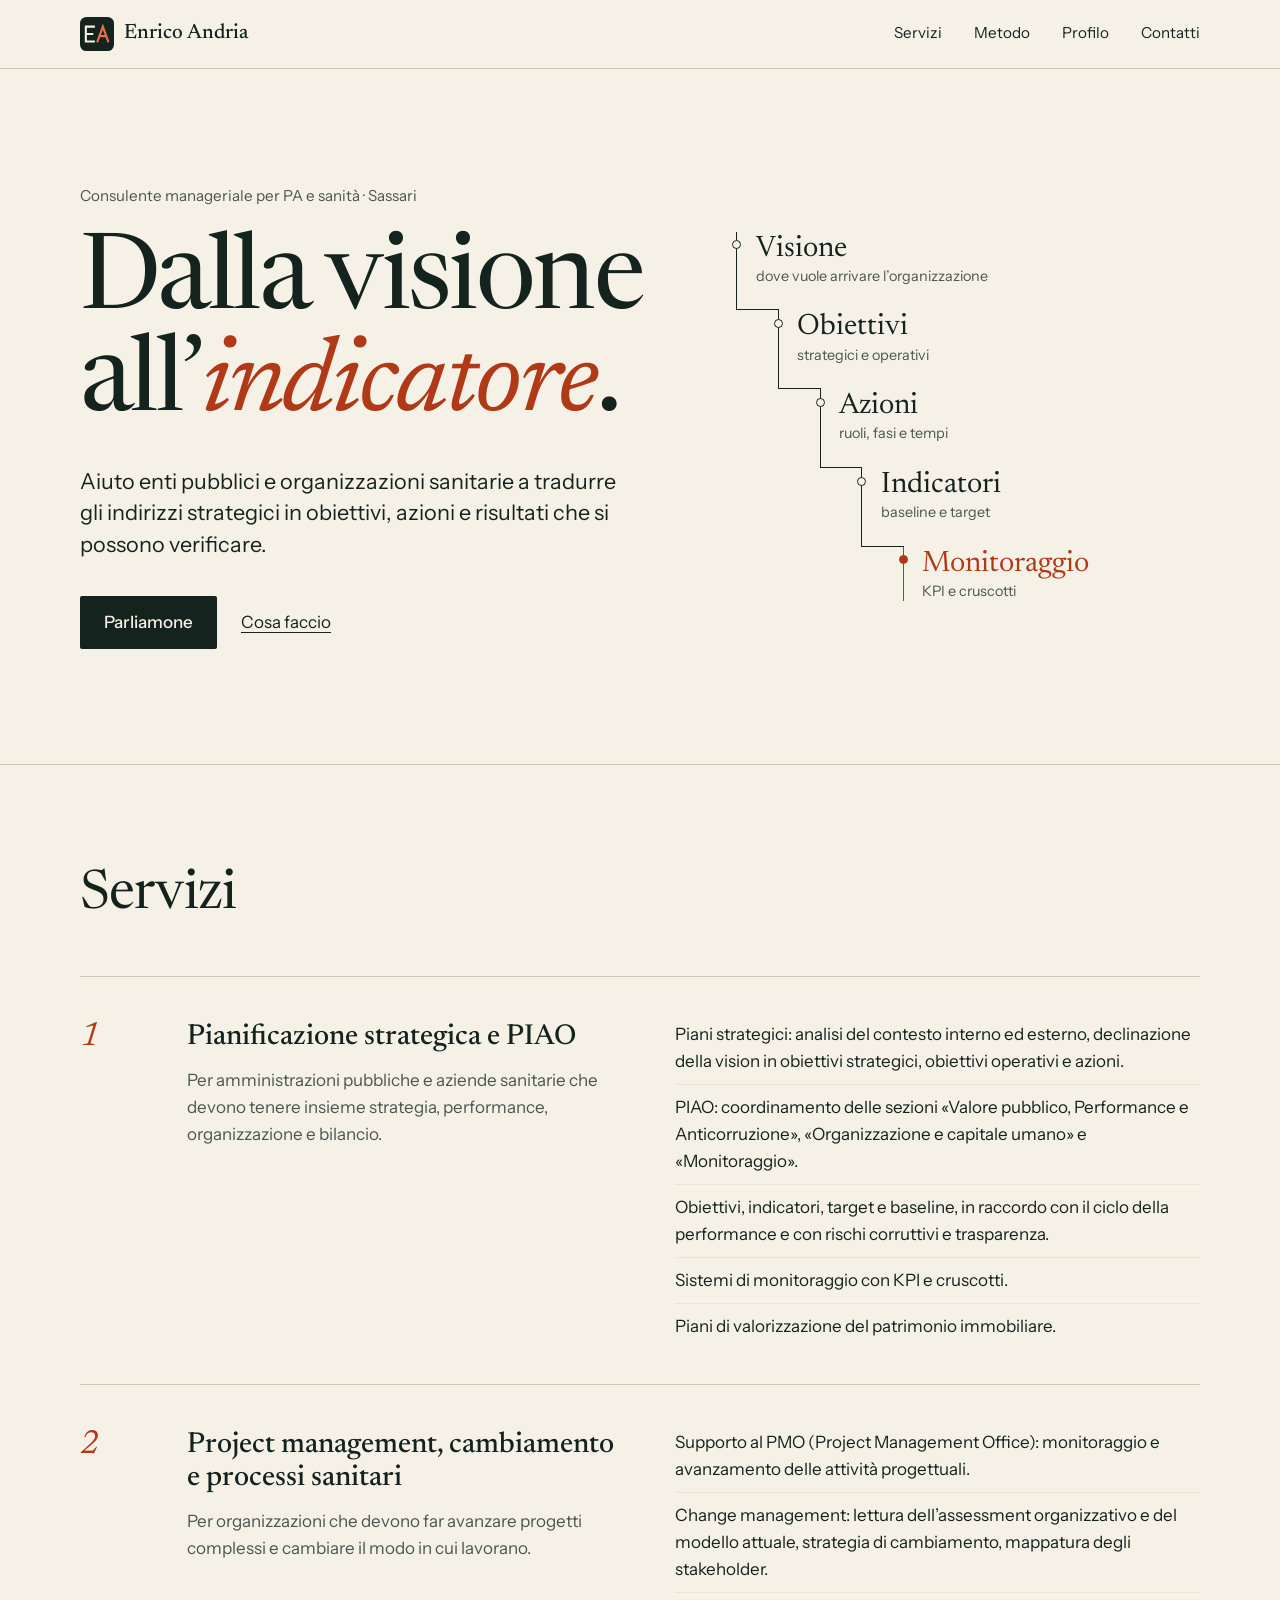
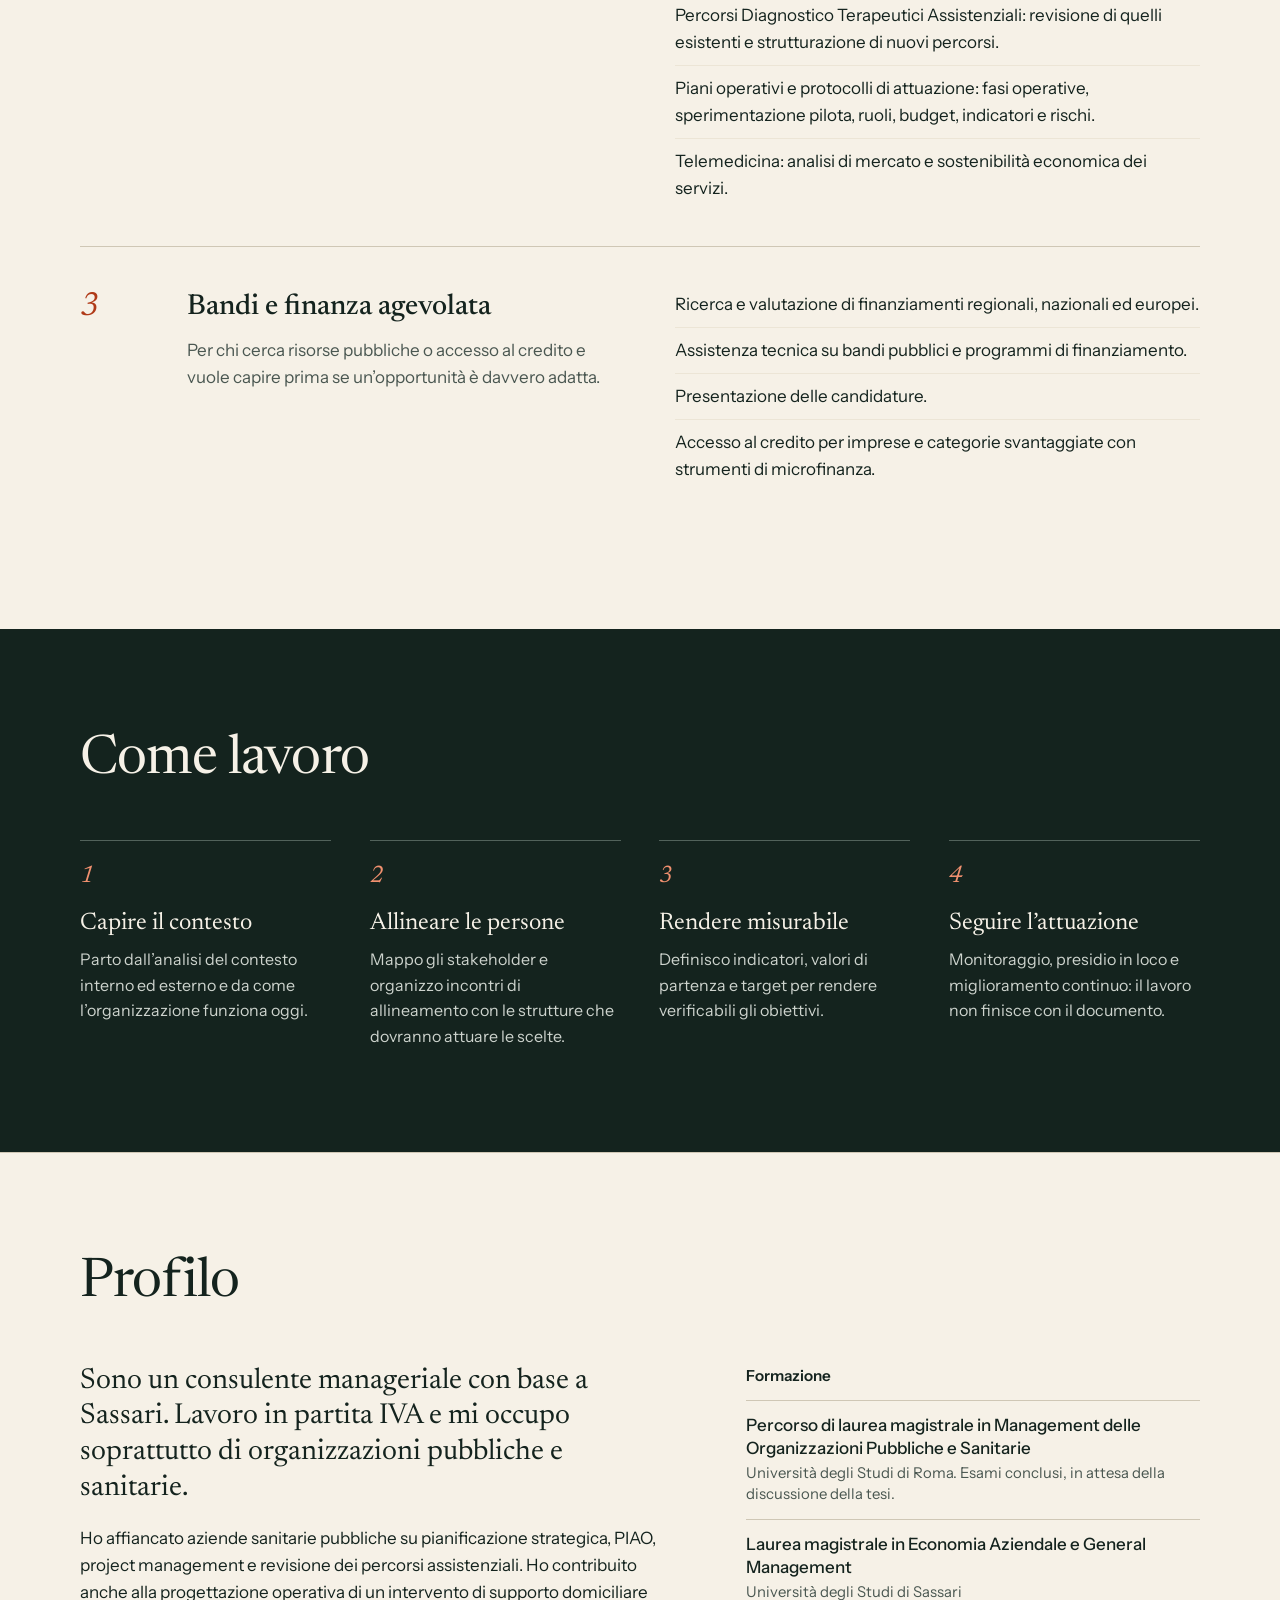
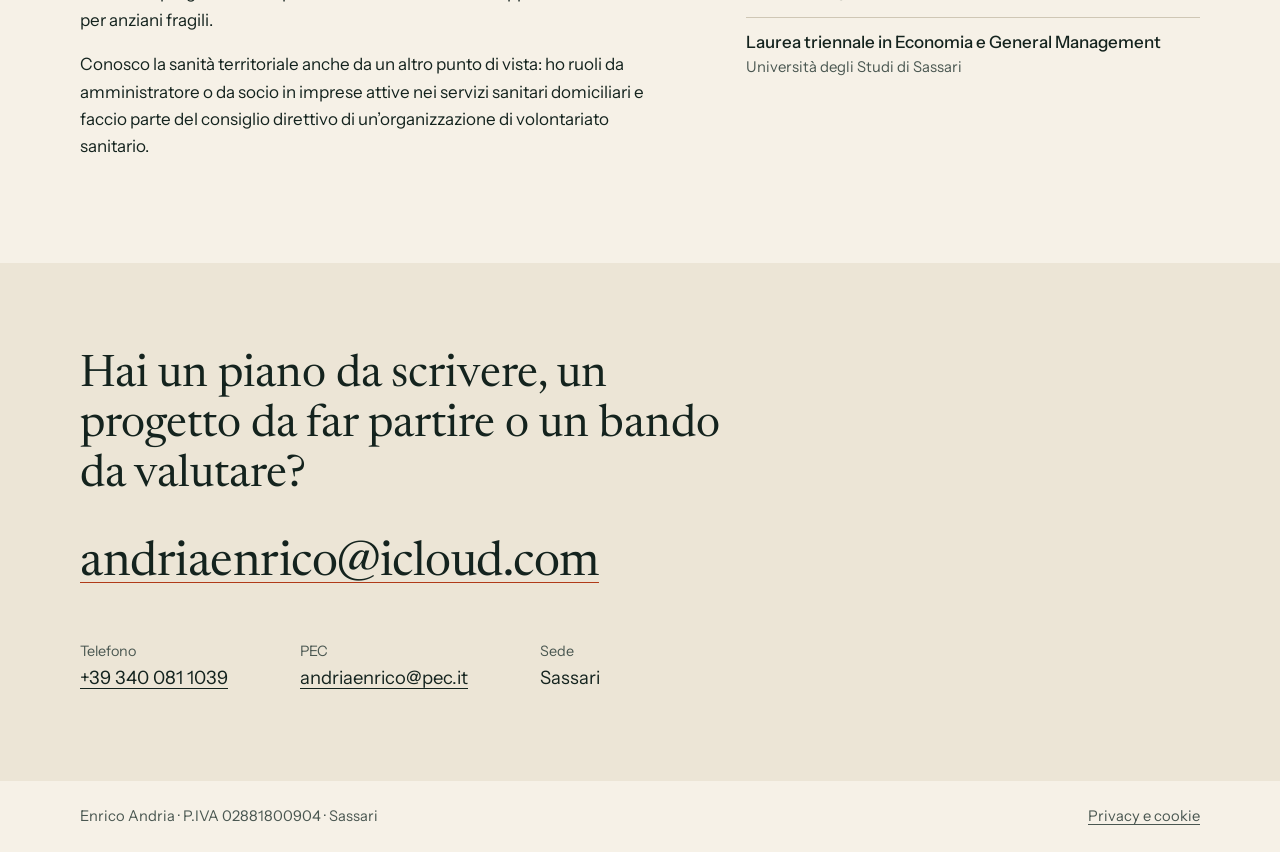
==== index.html @ 79441d45 "Prima versione del sito Co-Authored-By: Claude Opus 5.5 <noreply@anthropic.com>" ====
<!doctype html>
<html lang="it">
<head>
  <meta charset="utf-8">
  <meta name="viewport" content="width=device-width, initial-scale=1">
  <meta http-equiv="Content-Security-Policy" content="default-src 'none'; style-src 'self'; font-src 'self'; img-src 'self'; base-uri 'none'; form-action 'none'">
  <meta name="referrer" content="strict-origin-when-cross-origin">
  <title>Enrico Andria | Consulente manageriale per PA e sanità, Sassari</title>
  <meta name="description" content="Pianificazione strategica, PIAO, project management, change management e bandi di finanziamento per pubbliche amministrazioni e organizzazioni sanitarie. Sassari.">
  <link rel="canonical" href="https://enricoandria.com/">
  <meta name="theme-color" content="#14231e">
  <link rel="icon" href="/favicon.svg" type="image/svg+xml">
  <link rel="apple-touch-icon" href="/assets/img/apple-touch-icon.png">
  <link rel="preload" href="/assets/fonts/newsreader-latin-opsz-normal.woff2" as="font" type="font/woff2" crossorigin>
  <link rel="stylesheet" href="/assets/css/style.css">

  <meta property="og:type" content="website">
  <meta property="og:locale" content="it_IT">
  <meta property="og:site_name" content="Enrico Andria">
  <meta property="og:title" content="Enrico Andria | Consulente manageriale per PA e sanità">
  <meta property="og:description" content="Pianificazione strategica, PIAO, project management e bandi di finanziamento. Dalla visione all'indicatore.">
  <meta property="og:url" content="https://enricoandria.com/">
  <meta property="og:image" content="https://enricoandria.com/assets/img/og.png">
  <meta property="og:image:width" content="1200">
  <meta property="og:image:height" content="630">
  <meta property="og:image:alt" content="Enrico Andria, consulente manageriale per PA e sanità. Dalla visione all'indicatore.">
  <meta name="twitter:card" content="summary_large_image">

  <script type="application/ld+json">
  {
    "@context": "https://schema.org",
    "@type": "Person",
    "name": "Enrico Andria",
    "jobTitle": "Consulente manageriale",
    "url": "https://enricoandria.com/",
    "email": "mailto:andriaenrico@icloud.com",
    "telephone": "+393400811039",
    "vatID": "IT02881800904",
    "address": {
      "@type": "PostalAddress",
      "addressLocality": "Sassari",
      "addressCountry": "IT"
    },
    "knowsAbout": [
      "Pianificazione strategica",
      "PIAO",
      "Project management",
      "Change management",
      "Percorsi diagnostico terapeutici assistenziali",
      "Finanza agevolata"
    ]
  }
  </script>
</head>
<body>
  <a class="skip" href="#contenuto">Vai al contenuto</a>

  <header class="top">
    <div class="wrap top__row">
      <a class="brand" href="/" aria-label="Enrico Andria, pagina iniziale">
        <img src="/favicon.svg" alt="" width="34" height="34">
        <span>Enrico Andria</span>
      </a>
      <nav class="nav" aria-label="Sezioni">
        <a href="#servizi">Servizi</a>
        <a href="#metodo">Metodo</a>
        <a href="#profilo">Profilo</a>
        <a href="#contatti">Contatti</a>
      </nav>
    </div>
  </header>

  <main id="contenuto">
    <section class="hero">
      <div class="wrap hero__grid">
        <div class="hero__text">
          <p class="eyebrow">Consulente manageriale per PA e sanità · Sassari</p>
          <h1>Dalla visione all’<em>indicatore</em>.</h1>
          <p class="lead">Aiuto enti pubblici e organizzazioni sanitarie a tradurre gli indirizzi strategici in obiettivi, azioni e risultati che si possono verificare.</p>
          <p class="actions">
            <a class="btn" href="#contatti">Parliamone</a>
            <a class="link" href="#servizi">Cosa faccio</a>
          </p>
        </div>
        <ol class="cascade" role="list" aria-label="I passaggi di un piano">
          <li><strong>Visione</strong><span>dove vuole arrivare l’organizzazione</span></li>
          <li><strong>Obiettivi</strong><span>strategici e operativi</span></li>
          <li><strong>Azioni</strong><span>ruoli, fasi e tempi</span></li>
          <li><strong>Indicatori</strong><span>baseline e target</span></li>
          <li><strong>Monitoraggio</strong><span>KPI e cruscotti</span></li>
        </ol>
      </div>
    </section>

    <section id="servizi" class="section">
      <div class="wrap">
        <h2 class="section__title">Servizi</h2>

        <article class="service">
          <p class="service__num" aria-hidden="true">1</p>
          <div class="service__head">
            <h3>Pianificazione strategica e PIAO</h3>
            <p>Per amministrazioni pubbliche e aziende sanitarie che devono tenere insieme strategia, performance, organizzazione e bilancio.</p>
          </div>
          <ul class="service__list" role="list">
            <li>Piani strategici: analisi del contesto interno ed esterno, declinazione della vision in obiettivi strategici, obiettivi operativi e azioni.</li>
            <li>PIAO: coordinamento delle sezioni «Valore pubblico, Performance e Anticorruzione», «Organizzazione e capitale umano» e «Monitoraggio».</li>
            <li>Obiettivi, indicatori, target e baseline, in raccordo con il ciclo della performance e con rischi corruttivi e trasparenza.</li>
            <li>Sistemi di monitoraggio con KPI e cruscotti.</li>
            <li>Piani di valorizzazione del patrimonio immobiliare.</li>
          </ul>
        </article>

        <article class="service">
          <p class="service__num" aria-hidden="true">2</p>
          <div class="service__head">
            <h3>Project management, cambiamento e processi sanitari</h3>
            <p>Per organizzazioni che devono far avanzare progetti complessi e cambiare il modo in cui lavorano.</p>
          </div>
          <ul class="service__list" role="list">
            <li>Supporto al PMO (Project Management Office): monitoraggio e avanzamento delle attività progettuali.</li>
            <li>Change management: lettura dell’assessment organizzativo e del modello attuale, strategia di cambiamento, mappatura degli stakeholder.</li>
            <li>Percorsi Diagnostico Terapeutici Assistenziali: revisione di quelli esistenti e strutturazione di nuovi percorsi.</li>
            <li>Piani operativi e protocolli di attuazione: fasi operative, sperimentazione pilota, ruoli, budget, indicatori e rischi.</li>
            <li>Telemedicina: analisi di mercato e sostenibilità economica dei servizi.</li>
          </ul>
        </article>

        <article class="service">
          <p class="service__num" aria-hidden="true">3</p>
          <div class="service__head">
            <h3>Bandi e finanza agevolata</h3>
            <p>Per chi cerca risorse pubbliche o accesso al credito e vuole capire prima se un’opportunità è davvero adatta.</p>
          </div>
          <ul class="service__list" role="list">
            <li>Ricerca e valutazione di finanziamenti regionali, nazionali ed europei.</li>
            <li>Assistenza tecnica su bandi pubblici e programmi di finanziamento.</li>
            <li>Presentazione delle candidature.</li>
            <li>Accesso al credito per imprese e categorie svantaggiate con strumenti di microfinanza.</li>
          </ul>
        </article>
      </div>
    </section>

    <section id="metodo" class="section section--dark">
      <div class="wrap">
        <h2 class="section__title">Come lavoro</h2>
        <ol class="steps" role="list">
          <li>
            <h3>Capire il contesto</h3>
            <p>Parto dall’analisi del contesto interno ed esterno e da come l’organizzazione funziona oggi.</p>
          </li>
          <li>
            <h3>Allineare le persone</h3>
            <p>Mappo gli stakeholder e organizzo incontri di allineamento con le strutture che dovranno attuare le scelte.</p>
          </li>
          <li>
            <h3>Rendere misurabile</h3>
            <p>Definisco indicatori, valori di partenza e target per rendere verificabili gli obiettivi.</p>
          </li>
          <li>
            <h3>Seguire l’attuazione</h3>
            <p>Monitoraggio, presidio in loco e miglioramento continuo: il lavoro non finisce con il documento.</p>
          </li>
        </ol>
      </div>
    </section>

    <section id="profilo" class="section">
      <div class="wrap profile">
        <h2 class="section__title">Profilo</h2>
        <div class="profile__text">
          <p class="profile__lead">Sono un consulente manageriale con base a Sassari. Lavoro in partita IVA e mi occupo soprattutto di organizzazioni pubbliche e sanitarie.</p>
          <p>Ho affiancato aziende sanitarie pubbliche su pianificazione strategica, PIAO, project management e revisione dei percorsi assistenziali. Ho contribuito anche alla progettazione operativa di un intervento di supporto domiciliare per anziani fragili.</p>
          <p>Conosco la sanità territoriale anche da un altro punto di vista: ho ruoli da amministratore o da socio in imprese attive nei servizi sanitari domiciliari e faccio parte del consiglio direttivo di un’organizzazione di volontariato sanitario.</p>
        </div>
        <div class="profile__edu">
          <h3>Formazione</h3>
          <ul role="list">
            <li><strong>Percorso di laurea magistrale in Management delle Organizzazioni Pubbliche e Sanitarie</strong><span>Università degli Studi di Roma. Esami conclusi, in attesa della discussione della tesi.</span></li>
            <li><strong>Laurea magistrale in Economia Aziendale e General Management</strong><span>Università degli Studi di Sassari</span></li>
            <li><strong>Laurea triennale in Economia e General Management</strong><span>Università degli Studi di Sassari</span></li>
          </ul>
        </div>
      </div>
    </section>

    <section id="contatti" class="contact">
      <div class="wrap">
        <h2>Hai un piano da scrivere, un progetto da far partire o un bando da valutare?</h2>
        <a class="contact__mail" href="mailto:andriaenrico@icloud.com">andriaenrico@icloud.com</a>
        <dl class="contact__list">
          <div><dt>Telefono</dt><dd><a href="tel:+393400811039">+39 340 081 1039</a></dd></div>
          <div><dt>PEC</dt><dd><a href="mailto:andriaenrico@pec.it">andriaenrico@pec.it</a></dd></div>
          <div><dt>Sede</dt><dd>Sassari</dd></div>
        </dl>
      </div>
    </section>
  </main>

  <footer class="foot">
    <div class="wrap foot__row">
      <p>Enrico Andria · P.IVA 02881800904 · Sassari</p>
      <p><a href="/privacy.html">Privacy e cookie</a></p>
    </div>
  </footer>
</body>
</html>
---- assets/css/style.css ----
@font-face {
  font-family: "Newsreader";
  src: url("../fonts/newsreader-latin-opsz-normal.woff2") format("woff2");
  font-weight: 200 800;
  font-style: normal;
  font-display: swap;
}
@font-face {
  font-family: "Newsreader";
  src: url("../fonts/newsreader-latin-wght-italic.woff2") format("woff2");
  font-weight: 200 800;
  font-style: italic;
  font-display: swap;
}
@font-face {
  font-family: "Instrument Sans";
  src: url("../fonts/instrument-sans-latin-wght-normal.woff2") format("woff2");
  font-weight: 400 700;
  font-style: normal;
  font-display: swap;
}

:root {
  color-scheme: light;
  --paper: #f6f1e7;
  --paper-2: #ece5d6;
  --ink: #14231e;
  --ink-soft: #4a5751;
  --rule: #cfc7b5;
  --accent: #b03a18;
  --accent-light: #f0906f;
  --serif: "Newsreader", Georgia, "Times New Roman", serif;
  --sans: "Instrument Sans", system-ui, -apple-system, "Segoe UI", Roboto, sans-serif;
  --gutter: clamp(1rem, 4vw, 3rem);
  --step: 2.6rem;
}

*, *::before, *::after { box-sizing: border-box; }
html { scroll-behavior: smooth; scroll-padding-top: 5rem; -webkit-text-size-adjust: 100%; }
body {
  margin: 0;
  background: var(--paper);
  color: var(--ink);
  font-family: var(--sans);
  font-size: 1.0625rem;
  line-height: 1.6;
}
h1, h2, h3, p, ul, ol, dl, dd { margin: 0; padding: 0; }
ul, ol { list-style: none; }
img { display: block; }
a { color: inherit; }
a:focus-visible, .btn:focus-visible { outline: 2px solid var(--accent); outline-offset: 3px; }

.wrap { width: 100%; max-width: 76rem; margin-inline: auto; padding-inline: var(--gutter); }
.skip { position: absolute; left: -999px; top: 0; background: var(--ink); color: var(--paper); padding: .6rem 1rem; z-index: 20; }
.skip:focus { left: 0; }

/* Testata */
.top {
  position: sticky; top: 0; z-index: 10;
  background: var(--paper);
  border-bottom: 1px solid var(--rule);
}
.top__row { display: flex; align-items: center; justify-content: space-between; gap: 1rem; min-height: 4.25rem; }
.brand { display: inline-flex; align-items: center; gap: .65rem; text-decoration: none; font-family: var(--serif); font-size: 1.3rem; font-weight: 500; white-space: nowrap; }
.nav { display: flex; gap: clamp(1rem, 2.5vw, 2rem); font-size: .95rem; }
.nav a { text-decoration: none; padding-block: .4rem; border-bottom: 1px solid transparent; }
.nav a:hover { border-bottom-color: var(--accent); color: var(--accent); }

/* Apertura */
.hero { padding-block: clamp(3.5rem, 9vw, 7.5rem) clamp(4rem, 9vw, 7.5rem); }
.hero__grid { display: grid; grid-template-columns: minmax(0, 1.25fr) minmax(0, 1fr); gap: clamp(2.5rem, 6vw, 5.5rem); align-items: center; }
.eyebrow { font-size: .95rem; color: var(--ink-soft); margin-bottom: 1.5rem; }
h1 {
  font-family: var(--serif);
  font-weight: 400;
  font-size: clamp(3.1rem, 8.2vw, 6.6rem);
  line-height: .98;
  letter-spacing: -.025em;
}
h1 em { color: var(--accent); font-style: italic; }
.lead { font-size: clamp(1.15rem, 1.8vw, 1.35rem); line-height: 1.45; max-width: 34rem; margin-top: 1.75rem; }
.actions { display: flex; flex-wrap: wrap; align-items: center; gap: 1.5rem; margin-top: 2.25rem; }
.btn {
  display: inline-block;
  background: var(--ink); color: var(--paper);
  padding: .8rem 1.5rem; border-radius: 2px;
  text-decoration: none; font-weight: 500;
  transition: background-color .15s ease;
}
.btn:hover { background: var(--accent); }
.link { text-underline-offset: .25em; text-decoration-thickness: 1px; }
.link:hover { color: var(--accent); }

/* La cascata: la linea scende a gradini da Visione a Monitoraggio */
.cascade li {
  position: relative;
  padding: 0 0 1.5rem 1.15rem;
  border-left: 1px solid var(--ink);
  animation: step-in .55s ease both;
}
.cascade li:nth-child(2) { margin-left: var(--step); animation-delay: .1s; }
.cascade li:nth-child(3) { margin-left: calc(var(--step) * 2); animation-delay: .2s; }
.cascade li:nth-child(4) { margin-left: calc(var(--step) * 3); animation-delay: .3s; }
.cascade li:nth-child(5) { margin-left: calc(var(--step) * 4); animation-delay: .4s; padding-bottom: 0; border-left-color: var(--accent); }
.cascade li::before {
  content: "";
  position: absolute; top: .55rem; left: -5px;
  width: 9px; height: 9px; border-radius: 50%;
  background: var(--paper); border: 1px solid var(--ink);
}
.cascade li:not(:last-child)::after {
  content: "";
  position: absolute; left: -1px; bottom: 0;
  width: calc(var(--step) + 1px); height: 1px;
  background: var(--ink);
}
.cascade li:last-child::before { background: var(--accent); border-color: var(--accent); }
.cascade strong { display: block; font-family: var(--serif); font-weight: 400; font-size: clamp(1.5rem, 2.3vw, 1.9rem); line-height: 1.2; }
.cascade li:last-child strong { color: var(--accent); }
.cascade span { display: block; font-size: .9rem; color: var(--ink-soft); line-height: 1.35; }
@keyframes step-in { from { opacity: 0; transform: translateY(8px); } to { opacity: 1; transform: none; } }

/* Sezioni */
.section { padding-block: clamp(4rem, 8vw, 6.5rem); border-top: 1px solid var(--rule); }
.section__title { font-family: var(--serif); font-weight: 400; font-size: clamp(2.2rem, 4.5vw, 3.4rem); line-height: 1.05; letter-spacing: -.015em; margin-bottom: clamp(2rem, 4vw, 3.5rem); }

.service {
  display: grid;
  grid-template-columns: 3.5rem minmax(0, 1fr) minmax(0, 1.2fr);
  gap: 1rem clamp(1.5rem, 4vw, 3.5rem);
  padding-block: clamp(2rem, 3.5vw, 2.75rem);
  border-top: 1px solid var(--rule);
}
.service__num { font-family: var(--serif); font-style: italic; font-size: 2.1rem; line-height: 1; color: var(--accent); }
.service h3 { font-family: var(--serif); font-weight: 500; font-size: clamp(1.45rem, 2.3vw, 1.8rem); line-height: 1.15; margin-bottom: .8rem; }
.service__head p { color: var(--ink-soft); }
.service__list li { padding-block: .55rem; border-bottom: 1px solid var(--paper-2); }
.service__list li:first-child { padding-top: 0; }
.service__list li:last-child { border-bottom: 0; padding-bottom: 0; }

.section--dark { background: var(--ink); color: var(--paper); border-top: 0; }
.steps { display: grid; grid-template-columns: repeat(4, minmax(0, 1fr)); gap: clamp(1.5rem, 3vw, 2.5rem); counter-reset: passo; }
.steps li { counter-increment: passo; border-top: 1px solid #52625b; padding-top: 1rem; }
.steps li::before { content: counter(passo); display: block; font-family: var(--serif); font-style: italic; font-size: 1.5rem; color: var(--accent-light); margin-bottom: .9rem; }
.steps h3 { font-family: var(--serif); font-weight: 400; font-size: 1.5rem; line-height: 1.15; margin-bottom: .6rem; }
.steps p { color: #cdd3cd; font-size: 1rem; }

.profile { display: grid; grid-template-columns: minmax(0, 1.3fr) minmax(0, 1fr); gap: 0 clamp(2.5rem, 6vw, 5.5rem); }
.profile .section__title { grid-column: 1 / -1; }
.profile__text p + p { margin-top: 1.1rem; }
.profile__lead { font-family: var(--serif); font-size: clamp(1.4rem, 2.4vw, 1.8rem); line-height: 1.25; }
.profile__edu h3 { font-size: .95rem; font-weight: 600; margin-bottom: .75rem; }
.profile__edu li { padding-block: .85rem; border-top: 1px solid var(--rule); }
.profile__edu strong { display: block; font-weight: 500; line-height: 1.35; }
.profile__edu span { display: block; font-size: .93rem; color: var(--ink-soft); margin-top: .2rem; line-height: 1.4; }

.contact { background: var(--paper-2); color: var(--ink); padding-block: clamp(3.5rem, 7vw, 5.5rem); }
.contact h2 { font-family: var(--serif); font-weight: 400; font-size: clamp(1.75rem, 3.6vw, 2.8rem); line-height: 1.12; max-width: 40rem; }
.contact__mail {
  display: inline-block;
  font-family: var(--serif);
  font-size: clamp(1.45rem, 4.4vw, 3rem);
  line-height: 1.15; letter-spacing: -.01em;
  margin-top: clamp(1.5rem, 3vw, 2.25rem);
  text-decoration-color: var(--accent);
  text-decoration-thickness: 1px; text-underline-offset: .15em;
  overflow-wrap: anywhere;
}
.contact__list { display: flex; flex-wrap: wrap; gap: 1.25rem clamp(2rem, 6vw, 4.5rem); margin-top: clamp(2rem, 4vw, 3rem); }
.contact__list dt { font-size: .9rem; color: var(--ink-soft); }
.contact__list dd { font-size: 1.15rem; }
.contact__list a { text-underline-offset: .2em; text-decoration-thickness: 1px; overflow-wrap: anywhere; }
.contact a:hover { color: var(--accent); }

.foot { padding-block: 1.5rem; font-size: .92rem; color: var(--ink-soft); }
.foot__row { display: flex; flex-wrap: wrap; justify-content: space-between; gap: .5rem 2rem; }
.foot a { text-underline-offset: .2em; }

/* Pagine di servizio */
.legal { max-width: 46rem; padding-block: clamp(3rem, 7vw, 5rem); }
.legal h1 { font-size: clamp(2.5rem, 6vw, 4rem); }
.legal__date { color: var(--ink-soft); margin-top: .75rem; }
.legal h2 { font-family: var(--serif); font-weight: 500; font-size: 1.5rem; line-height: 1.2; margin: 2.25rem 0 .6rem; }
.legal p + p { margin-top: .8rem; }
.legal a:not(.btn) { color: var(--accent); text-underline-offset: .2em; overflow-wrap: anywhere; }
.legal__list { margin-top: .8rem; padding-left: 1.2rem; list-style: disc; }
.legal__list + p { margin-top: .8rem; }
.legal--center { min-height: 100vh; display: flex; flex-direction: column; justify-content: center; align-items: flex-start; gap: 1rem; }
.legal--center p + p { margin-top: .5rem; }

@media (max-width: 62rem) {
  .hero__grid { grid-template-columns: minmax(0, 1fr); }
  .service { grid-template-columns: 2.75rem minmax(0, 1fr); }
  .service__list { grid-column: 2; }
  .steps { grid-template-columns: repeat(2, minmax(0, 1fr)); }
  .profile { grid-template-columns: minmax(0, 1fr); gap: 2.25rem; }
  .profile .section__title { margin-bottom: 0; }
}
@media (max-width: 40rem) {
  :root { --step: 1.15rem; }
  .top__row { flex-direction: column; align-items: flex-start; gap: 0; padding-block: .6rem; }
  .top { position: static; }
  html { scroll-padding-top: 1rem; }
  .nav { width: 100%; justify-content: space-between; flex-wrap: wrap; }
  .service { grid-template-columns: minmax(0, 1fr); }
  .service__list { grid-column: 1; }
  .steps { grid-template-columns: minmax(0, 1fr); }
}
@media (prefers-reduced-motion: reduce) {
  html { scroll-behavior: auto; }
  .cascade li { animation: none; }
  .btn { transition: none; }
}
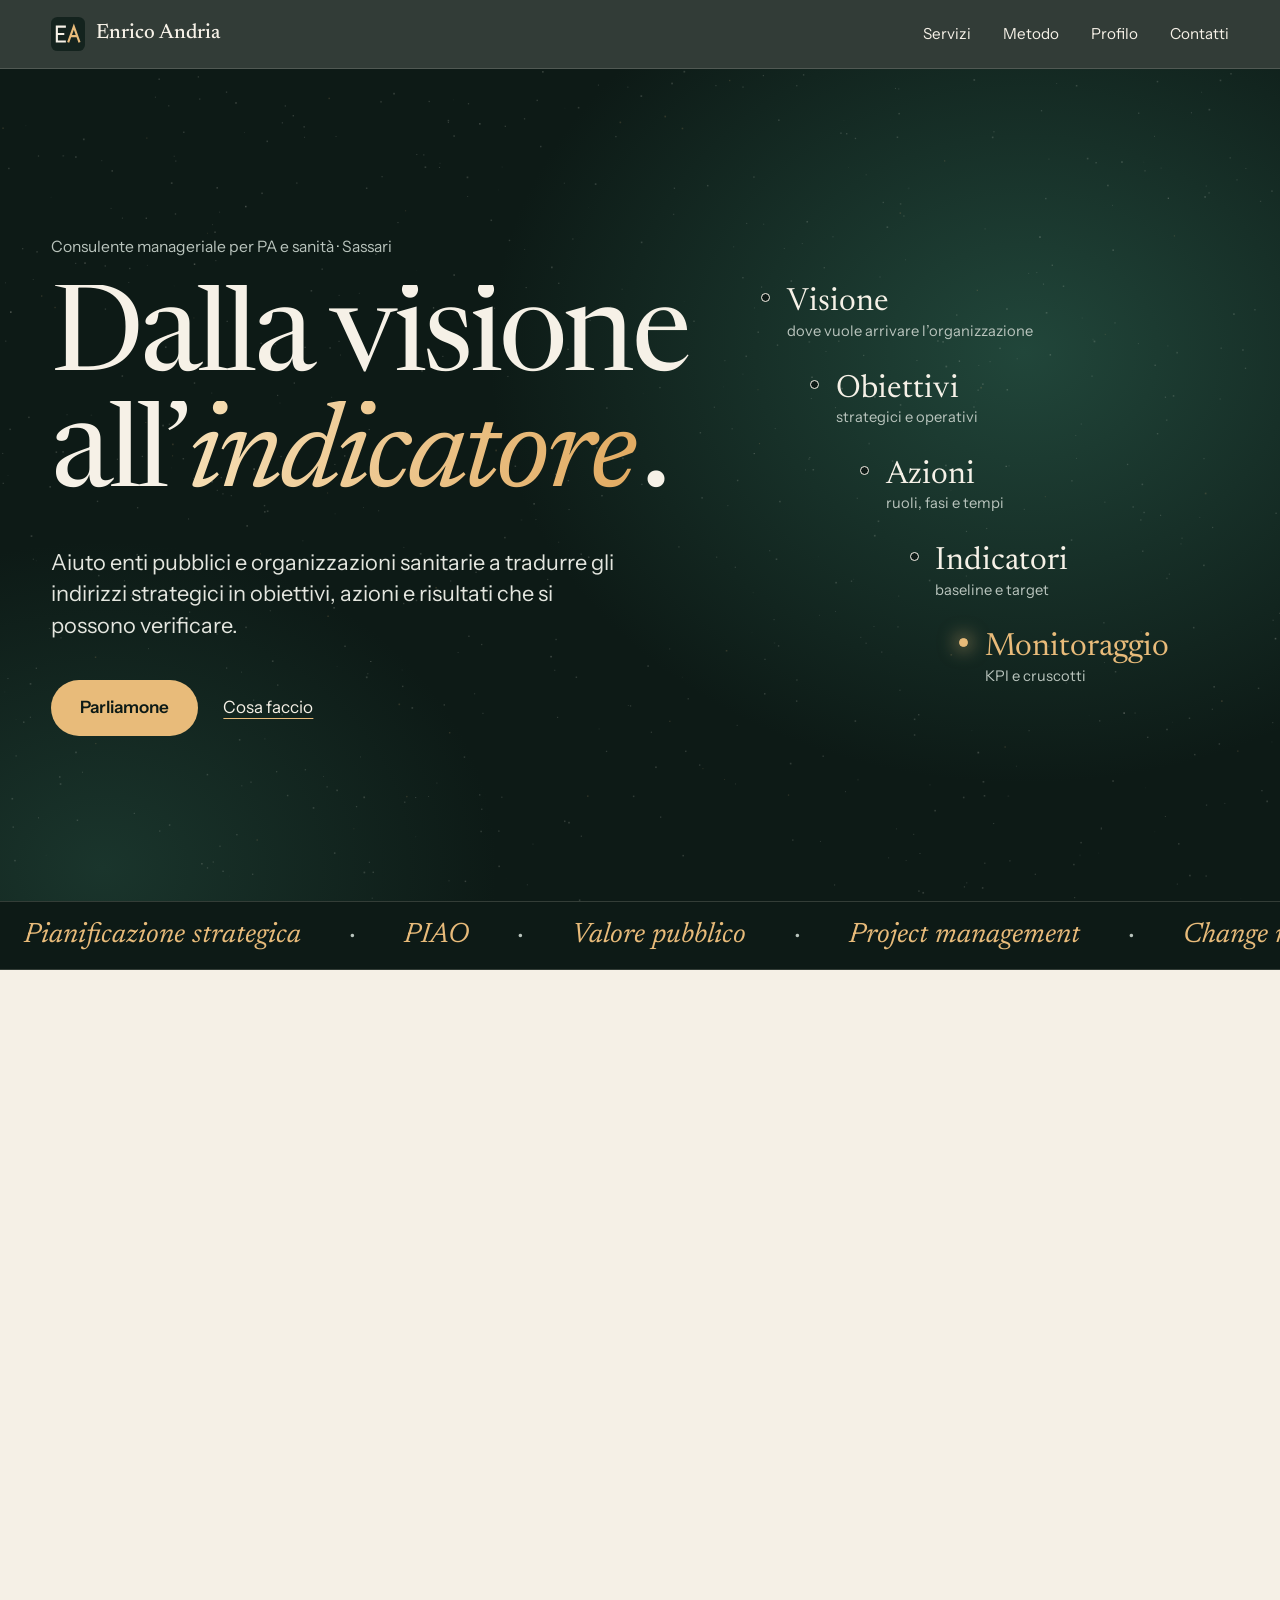
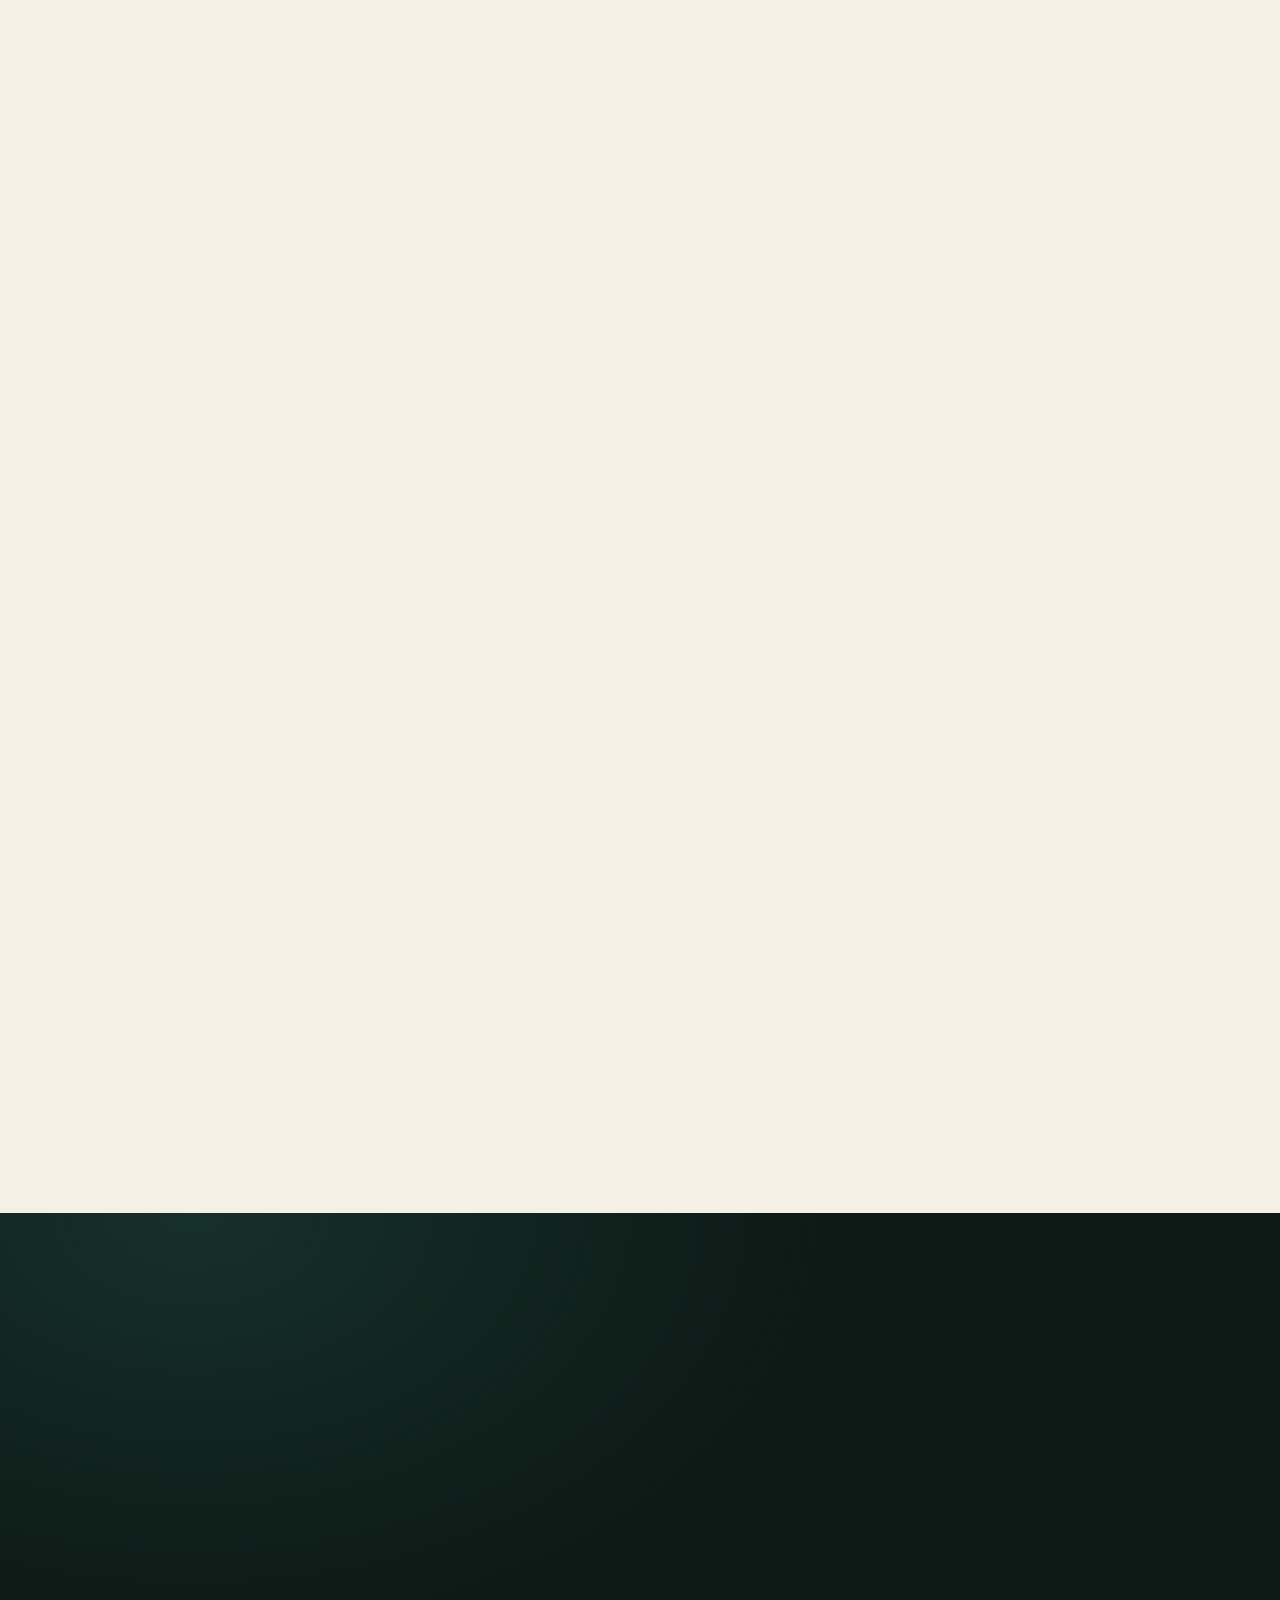
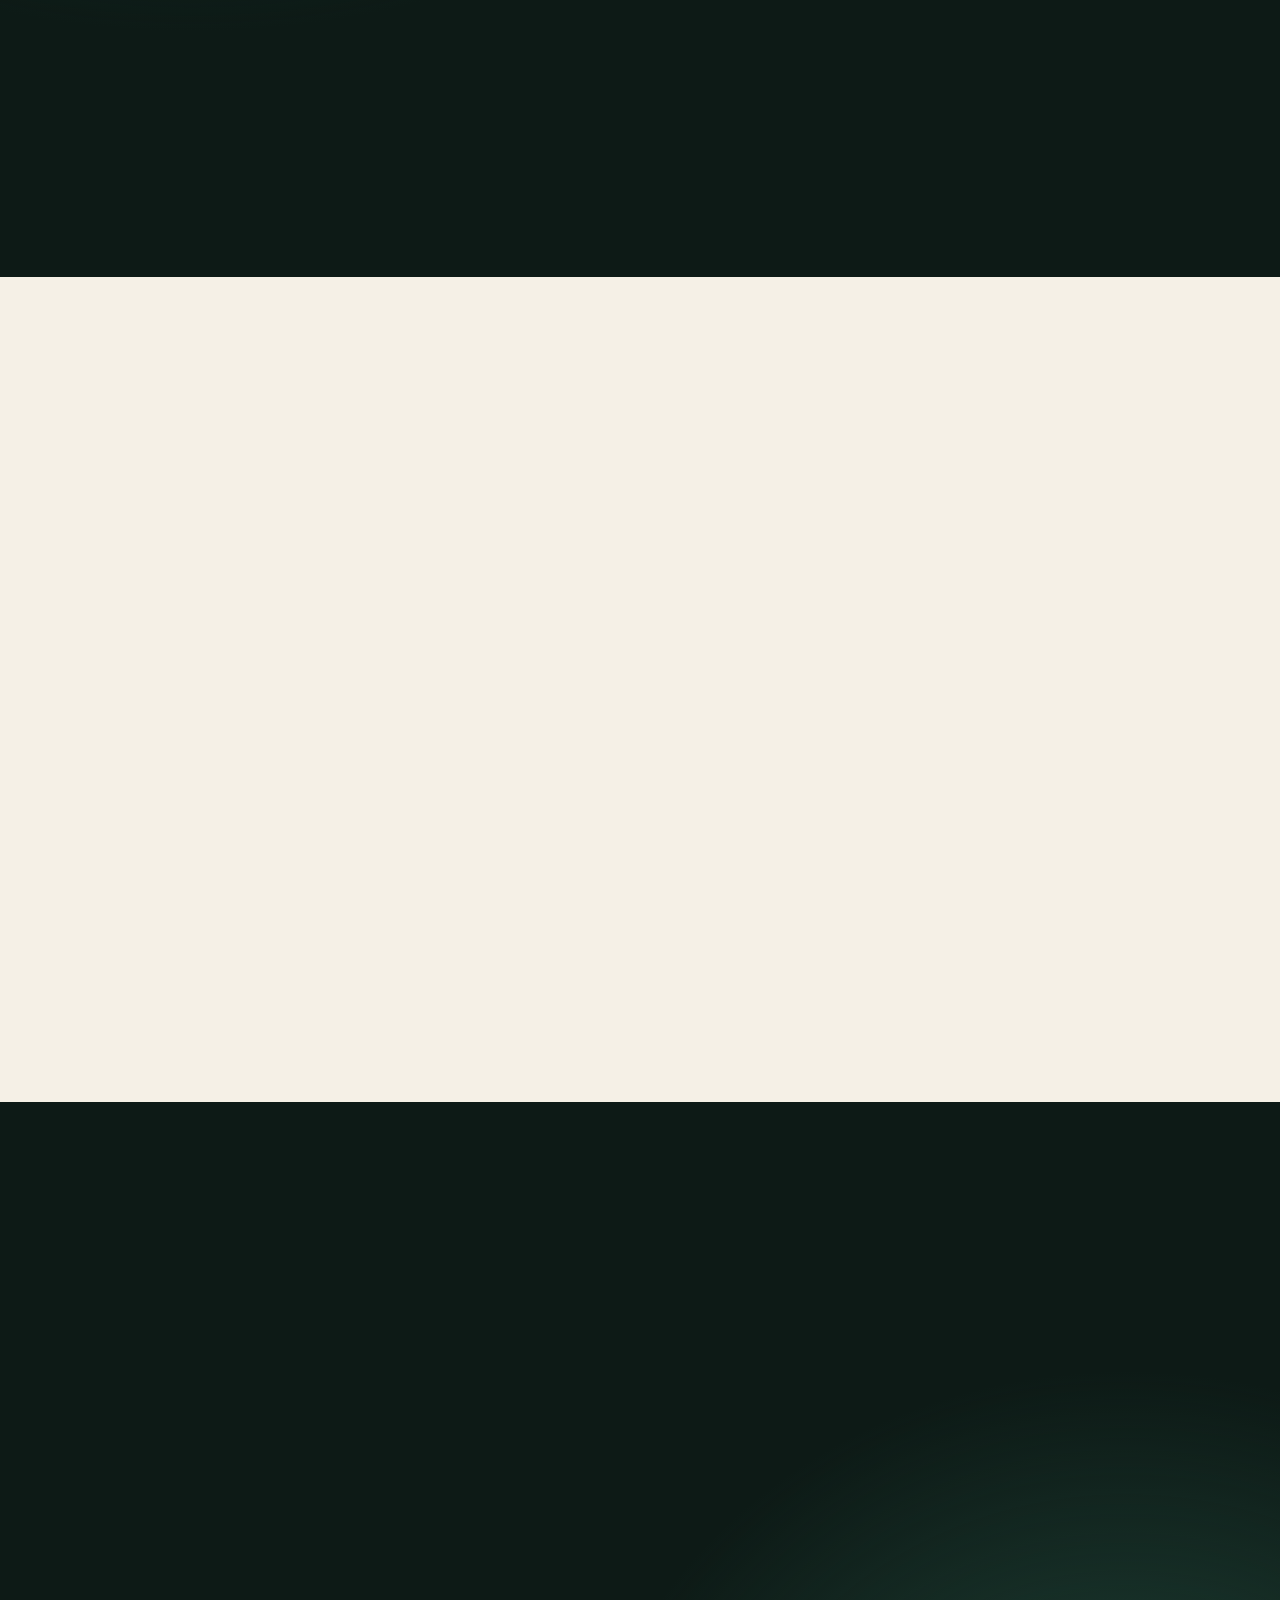
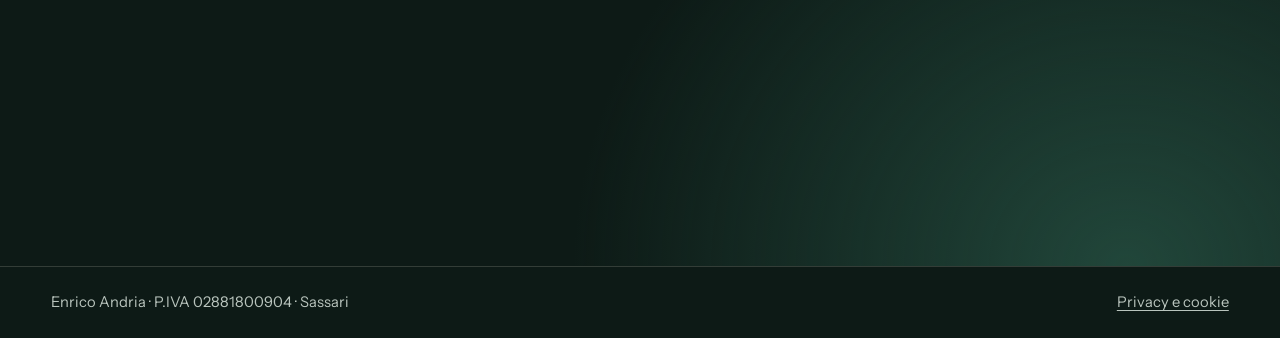
==== commit 36ff5bc7: "Nuova grafica con apertura animata Co-Authored-By: Claude Opus 5.5 <noreply@anthropic.com>" ====
--- a/index.html
+++ b/index.html
@@ -3,24 +3,25 @@
 <head>
   <meta charset="utf-8">
   <meta name="viewport" content="width=device-width, initial-scale=1">
-  <meta http-equiv="Content-Security-Policy" content="default-src 'none'; style-src 'self'; font-src 'self'; img-src 'self'; base-uri 'none'; form-action 'none'">
+  <meta http-equiv="Content-Security-Policy" content="default-src 'none'; script-src 'self'; style-src 'self'; font-src 'self'; img-src 'self'; base-uri 'none'; form-action 'none'">
   <meta name="referrer" content="strict-origin-when-cross-origin">
   <title>Enrico Andria | Consulente manageriale per PA e sanità, Sassari</title>
   <meta name="description" content="Pianificazione strategica, PIAO, project management, change management e bandi di finanziamento per pubbliche amministrazioni e organizzazioni sanitarie. Sassari.">
-  <link rel="canonical" href="https://enricoandria.com/">
+  <link rel="canonical" href="https://andriaenrico.com/">
   <meta name="theme-color" content="#14231e">
   <link rel="icon" href="/favicon.svg" type="image/svg+xml">
   <link rel="apple-touch-icon" href="/assets/img/apple-touch-icon.png">
   <link rel="preload" href="/assets/fonts/newsreader-latin-opsz-normal.woff2" as="font" type="font/woff2" crossorigin>
   <link rel="stylesheet" href="/assets/css/style.css">
+  <script src="/assets/js/main.js"></script>
 
   <meta property="og:type" content="website">
   <meta property="og:locale" content="it_IT">
   <meta property="og:site_name" content="Enrico Andria">
   <meta property="og:title" content="Enrico Andria | Consulente manageriale per PA e sanità">
   <meta property="og:description" content="Pianificazione strategica, PIAO, project management e bandi di finanziamento. Dalla visione all'indicatore.">
-  <meta property="og:url" content="https://enricoandria.com/">
-  <meta property="og:image" content="https://enricoandria.com/assets/img/og.png">
+  <meta property="og:url" content="https://andriaenrico.com/">
+  <meta property="og:image" content="https://andriaenrico.com/assets/img/og.png">
   <meta property="og:image:width" content="1200">
   <meta property="og:image:height" content="630">
   <meta property="og:image:alt" content="Enrico Andria, consulente manageriale per PA e sanità. Dalla visione all'indicatore.">
@@ -32,7 +33,7 @@
     "@type": "Person",
     "name": "Enrico Andria",
     "jobTitle": "Consulente manageriale",
-    "url": "https://enricoandria.com/",
+    "url": "https://andriaenrico.com/",
     "email": "mailto:andriaenrico@icloud.com",
     "telephone": "+393400811039",
     "vatID": "IT02881800904",
@@ -72,10 +73,11 @@
 
   <main id="contenuto">
     <section class="hero">
+      <canvas class="hero__fx" aria-hidden="true"></canvas>
       <div class="wrap hero__grid">
         <div class="hero__text">
           <p class="eyebrow">Consulente manageriale per PA e sanità · Sassari</p>
-          <h1>Dalla visione all’<em>indicatore</em>.</h1>
+          <h1><span class="h-line"><span>Dalla visione</span></span> <span class="h-line"><span>all’<em>indicatore</em>.</span></span></h1>
           <p class="lead">Aiuto enti pubblici e organizzazioni sanitarie a tradurre gli indirizzi strategici in obiettivi, azioni e risultati che si possono verificare.</p>
           <p class="actions">
             <a class="btn" href="#contatti">Parliamone</a>
@@ -92,11 +94,16 @@
       </div>
     </section>
 
+    <div class="marquee" aria-hidden="true">
+      <div class="marquee__track"><span>Pianificazione strategica</span><span>PIAO</span><span>Valore pubblico</span><span>Project management</span><span>Change management</span><span>Percorsi assistenziali</span><span>Monitoraggio</span><span>Bandi e finanza agevolata</span><span>Pianificazione strategica</span><span>PIAO</span><span>Valore pubblico</span><span>Project management</span><span>Change management</span><span>Percorsi assistenziali</span><span>Monitoraggio</span><span>Bandi e finanza agevolata</span></div>
+    </div>
+
     <section id="servizi" class="section">
-      <div class="wrap">
-        <h2 class="section__title">Servizi</h2>
-
-        <article class="service">
+      <div class="wrap services">
+        <h2 class="section__title reveal">Servizi</h2>
+        <div class="services__list">
+
+        <article class="service reveal">
           <p class="service__num" aria-hidden="true">1</p>
           <div class="service__head">
             <h3>Pianificazione strategica e PIAO</h3>
@@ -111,7 +118,7 @@
           </ul>
         </article>
 
-        <article class="service">
+        <article class="service reveal">
           <p class="service__num" aria-hidden="true">2</p>
           <div class="service__head">
             <h3>Project management, cambiamento e processi sanitari</h3>
@@ -126,7 +133,7 @@
           </ul>
         </article>
 
-        <article class="service">
+        <article class="service reveal">
           <p class="service__num" aria-hidden="true">3</p>
           <div class="service__head">
             <h3>Bandi e finanza agevolata</h3>
@@ -139,26 +146,27 @@
             <li>Accesso al credito per imprese e categorie svantaggiate con strumenti di microfinanza.</li>
           </ul>
         </article>
+        </div>
       </div>
     </section>
 
     <section id="metodo" class="section section--dark">
       <div class="wrap">
-        <h2 class="section__title">Come lavoro</h2>
+        <h2 class="section__title reveal">Come lavoro</h2>
         <ol class="steps" role="list">
-          <li>
+          <li class="reveal">
             <h3>Capire il contesto</h3>
             <p>Parto dall’analisi del contesto interno ed esterno e da come l’organizzazione funziona oggi.</p>
           </li>
-          <li>
+          <li class="reveal">
             <h3>Allineare le persone</h3>
             <p>Mappo gli stakeholder e organizzo incontri di allineamento con le strutture che dovranno attuare le scelte.</p>
           </li>
-          <li>
+          <li class="reveal">
             <h3>Rendere misurabile</h3>
             <p>Definisco indicatori, valori di partenza e target per rendere verificabili gli obiettivi.</p>
           </li>
-          <li>
+          <li class="reveal">
             <h3>Seguire l’attuazione</h3>
             <p>Monitoraggio, presidio in loco e miglioramento continuo: il lavoro non finisce con il documento.</p>
           </li>
@@ -168,13 +176,13 @@
 
     <section id="profilo" class="section">
       <div class="wrap profile">
-        <h2 class="section__title">Profilo</h2>
-        <div class="profile__text">
+        <h2 class="section__title reveal">Profilo</h2>
+        <div class="profile__text reveal">
           <p class="profile__lead">Sono un consulente manageriale con base a Sassari. Lavoro in partita IVA e mi occupo soprattutto di organizzazioni pubbliche e sanitarie.</p>
           <p>Ho affiancato aziende sanitarie pubbliche su pianificazione strategica, PIAO, project management e revisione dei percorsi assistenziali. Ho contribuito anche alla progettazione operativa di un intervento di supporto domiciliare per anziani fragili.</p>
           <p>Conosco la sanità territoriale anche da un altro punto di vista: ho ruoli da amministratore o da socio in imprese attive nei servizi sanitari domiciliari e faccio parte del consiglio direttivo di un’organizzazione di volontariato sanitario.</p>
         </div>
-        <div class="profile__edu">
+        <div class="profile__edu reveal">
           <h3>Formazione</h3>
           <ul role="list">
             <li><strong>Percorso di laurea magistrale in Management delle Organizzazioni Pubbliche e Sanitarie</strong><span>Università degli Studi di Roma. Esami conclusi, in attesa della discussione della tesi.</span></li>
@@ -187,9 +195,9 @@
 
     <section id="contatti" class="contact">
       <div class="wrap">
-        <h2>Hai un piano da scrivere, un progetto da far partire o un bando da valutare?</h2>
-        <a class="contact__mail" href="mailto:andriaenrico@icloud.com">andriaenrico@icloud.com</a>
-        <dl class="contact__list">
+        <h2 class="reveal">Hai un piano da scrivere, un progetto da far partire o un bando da valutare?</h2>
+        <a class="contact__mail reveal" href="mailto:andriaenrico@icloud.com">andriaenrico@icloud.com</a>
+        <dl class="contact__list reveal">
           <div><dt>Telefono</dt><dd><a href="tel:+393400811039">+39 340 081 1039</a></dd></div>
           <div><dt>PEC</dt><dd><a href="mailto:andriaenrico@pec.it">andriaenrico@pec.it</a></dd></div>
           <div><dt>Sede</dt><dd>Sassari</dd></div>
--- a/assets/css/style.css
+++ b/assets/css/style.css
@@ -22,17 +22,23 @@
 
 :root {
   color-scheme: light;
-  --paper: #f6f1e7;
-  --paper-2: #ece5d6;
+  --night: #0d1a16;
+  --night-2: #16302a;
+  --cream: #f6f1e7;
+  --mist: #b9c4bd;
+  --paper: #f5f0e6;
+  --paper-2: #ebe4d5;
   --ink: #14231e;
   --ink-soft: #4a5751;
   --rule: #cfc7b5;
-  --accent: #b03a18;
-  --accent-light: #f0906f;
+  --rule-dark: rgba(246, 241, 231, .16);
+  --amber: #e8bb7a;
+  --bronze: #85531a;
   --serif: "Newsreader", Georgia, "Times New Roman", serif;
   --sans: "Instrument Sans", system-ui, -apple-system, "Segoe UI", Roboto, sans-serif;
-  --gutter: clamp(1rem, 4vw, 3rem);
-  --step: 2.6rem;
+  --gutter: clamp(1rem, 4vw, 3.5rem);
+  --step: 3.1rem;
+  --ease: cubic-bezier(.16, 1, .3, 1);
 }
 
 *, *::before, *::after { box-sizing: border-box; }
@@ -49,166 +55,251 @@
 ul, ol { list-style: none; }
 img { display: block; }
 a { color: inherit; }
-a:focus-visible, .btn:focus-visible { outline: 2px solid var(--accent); outline-offset: 3px; }
-
-.wrap { width: 100%; max-width: 76rem; margin-inline: auto; padding-inline: var(--gutter); }
-.skip { position: absolute; left: -999px; top: 0; background: var(--ink); color: var(--paper); padding: .6rem 1rem; z-index: 20; }
+a:focus-visible, .btn:focus-visible { outline: 2px solid var(--amber); outline-offset: 3px; }
+
+.wrap { width: 100%; max-width: 84rem; margin-inline: auto; padding-inline: var(--gutter); }
+.skip { position: absolute; left: -999px; top: 0; background: var(--ink); color: var(--paper); padding: .6rem 1rem; z-index: 30; }
 .skip:focus { left: 0; }
 
 /* Testata */
 .top {
-  position: sticky; top: 0; z-index: 10;
-  background: var(--paper);
-  border-bottom: 1px solid var(--rule);
+  position: sticky; top: 0; z-index: 20;
+  background: rgba(13, 26, 22, .84);
+  -webkit-backdrop-filter: blur(14px);
+  backdrop-filter: blur(14px);
+  border-bottom: 1px solid var(--rule-dark);
+  color: var(--cream);
 }
 .top__row { display: flex; align-items: center; justify-content: space-between; gap: 1rem; min-height: 4.25rem; }
 .brand { display: inline-flex; align-items: center; gap: .65rem; text-decoration: none; font-family: var(--serif); font-size: 1.3rem; font-weight: 500; white-space: nowrap; }
-.nav { display: flex; gap: clamp(1rem, 2.5vw, 2rem); font-size: .95rem; }
-.nav a { text-decoration: none; padding-block: .4rem; border-bottom: 1px solid transparent; }
-.nav a:hover { border-bottom-color: var(--accent); color: var(--accent); }
+.nav { display: flex; gap: clamp(1rem, 2.5vw, 2.25rem); font-size: .95rem; }
+.nav a { position: relative; text-decoration: none; padding-block: .4rem; }
+.nav a::after {
+  content: ""; position: absolute; left: 0; right: 0; bottom: .15rem; height: 1px;
+  background: var(--amber); transform: scaleX(0); transform-origin: left;
+  transition: transform .35s var(--ease);
+}
+.nav a:hover::after { transform: scaleX(1); }
 
 /* Apertura */
-.hero { padding-block: clamp(3.5rem, 9vw, 7.5rem) clamp(4rem, 9vw, 7.5rem); }
-.hero__grid { display: grid; grid-template-columns: minmax(0, 1.25fr) minmax(0, 1fr); gap: clamp(2.5rem, 6vw, 5.5rem); align-items: center; }
-.eyebrow { font-size: .95rem; color: var(--ink-soft); margin-bottom: 1.5rem; }
+.hero {
+  position: relative;
+  overflow: hidden;
+  display: flex; align-items: center;
+  min-height: calc(100vh - 4.25rem);
+  min-height: calc(100svh - 4.25rem);
+  padding-block: clamp(3rem, 7vh, 6rem);
+  background:
+    radial-gradient(58% 72% at 80% 34%, #21463a 0%, rgba(33, 70, 58, 0) 72%),
+    radial-gradient(44% 56% at 8% 96%, #1a352c 0%, rgba(26, 53, 44, 0) 70%),
+    var(--night);
+  color: var(--cream);
+}
+.hero__fx { position: absolute; inset: 0; width: 100%; height: 100%; pointer-events: none; }
+.hero__grid { position: relative; display: grid; grid-template-columns: minmax(0, 1.4fr) minmax(0, 1fr); gap: clamp(2.5rem, 5vw, 5rem); align-items: center; }
+.eyebrow { font-size: .98rem; color: var(--mist); margin-bottom: 1.6rem; animation: fade-up .9s var(--ease) both .1s; }
 h1 {
   font-family: var(--serif);
   font-weight: 400;
-  font-size: clamp(3.1rem, 8.2vw, 6.6rem);
-  line-height: .98;
-  letter-spacing: -.025em;
-}
-h1 em { color: var(--accent); font-style: italic; }
-.lead { font-size: clamp(1.15rem, 1.8vw, 1.35rem); line-height: 1.45; max-width: 34rem; margin-top: 1.75rem; }
-.actions { display: flex; flex-wrap: wrap; align-items: center; gap: 1.5rem; margin-top: 2.25rem; }
+  font-size: clamp(3.3rem, 9.4vw, 8.6rem);
+  line-height: .96;
+  letter-spacing: -.03em;
+}
+.h-line { display: block; overflow: hidden; padding: 0 .08em .15em 0; margin-bottom: -.15em; }
+.h-line > span { display: block; animation: rise 1.2s var(--ease) both .15s; }
+.h-line + .h-line > span { animation-delay: .3s; }
+h1 em {
+  font-style: italic;
+  padding-right: .06em;
+  background: linear-gradient(100deg, #f6dfb6 0%, #e2ab62 45%, #f6dfb6 100%);
+  background-size: 220% 100%;
+  -webkit-background-clip: text;
+  background-clip: text;
+  color: transparent;
+  animation: shimmer 7s ease-in-out infinite alternate;
+}
+.lead { font-size: clamp(1.15rem, 1.7vw, 1.4rem); line-height: 1.45; max-width: 36rem; margin-top: 1.9rem; color: #e4e6df; animation: fade-up 1s var(--ease) both .55s; }
+.actions { display: flex; flex-wrap: wrap; align-items: center; gap: 1.6rem; margin-top: 2.4rem; animation: fade-up 1s var(--ease) both .7s; }
 .btn {
   display: inline-block;
-  background: var(--ink); color: var(--paper);
-  padding: .8rem 1.5rem; border-radius: 2px;
-  text-decoration: none; font-weight: 500;
-  transition: background-color .15s ease;
-}
-.btn:hover { background: var(--accent); }
-.link { text-underline-offset: .25em; text-decoration-thickness: 1px; }
-.link:hover { color: var(--accent); }
-
-/* La cascata: la linea scende a gradini da Visione a Monitoraggio */
+  background: var(--amber); color: var(--night);
+  padding: .9rem 1.8rem; border-radius: 99px;
+  text-decoration: none; font-weight: 600;
+  transition: background-color .25s ease, transform .35s var(--ease);
+}
+.btn:hover { background: var(--cream); transform: translateY(-2px); }
+.link { text-underline-offset: .28em; text-decoration-thickness: 1px; text-decoration-color: var(--amber); }
+.link:hover { color: var(--amber); }
+
+/* La cascata: i punti luminosi disegnano i gradini; senza animazione restano le linee */
 .cascade li {
   position: relative;
-  padding: 0 0 1.5rem 1.15rem;
-  border-left: 1px solid var(--ink);
-  animation: step-in .55s ease both;
-}
-.cascade li:nth-child(2) { margin-left: var(--step); animation-delay: .1s; }
-.cascade li:nth-child(3) { margin-left: calc(var(--step) * 2); animation-delay: .2s; }
-.cascade li:nth-child(4) { margin-left: calc(var(--step) * 3); animation-delay: .3s; }
-.cascade li:nth-child(5) { margin-left: calc(var(--step) * 4); animation-delay: .4s; padding-bottom: 0; border-left-color: var(--accent); }
+  padding: 0 0 1.75rem 1.3rem;
+  border-left: 1px solid var(--mist);
+  animation: fade-up .9s var(--ease) both;
+  animation-delay: .9s;
+}
+.cascade li:nth-child(2) { margin-left: var(--step); animation-delay: 1.2s; }
+.cascade li:nth-child(3) { margin-left: calc(var(--step) * 2); animation-delay: 1.5s; }
+.cascade li:nth-child(4) { margin-left: calc(var(--step) * 3); animation-delay: 1.8s; }
+.cascade li:nth-child(5) { margin-left: calc(var(--step) * 4); animation-delay: 2.1s; padding-bottom: 0; border-left-color: var(--amber); }
 .cascade li::before {
   content: "";
-  position: absolute; top: .55rem; left: -5px;
+  position: absolute; top: .62rem; left: -5px;
   width: 9px; height: 9px; border-radius: 50%;
-  background: var(--paper); border: 1px solid var(--ink);
+  background: var(--night); border: 1px solid var(--cream);
 }
 .cascade li:not(:last-child)::after {
   content: "";
   position: absolute; left: -1px; bottom: 0;
   width: calc(var(--step) + 1px); height: 1px;
-  background: var(--ink);
-}
-.cascade li:last-child::before { background: var(--accent); border-color: var(--accent); }
-.cascade strong { display: block; font-family: var(--serif); font-weight: 400; font-size: clamp(1.5rem, 2.3vw, 1.9rem); line-height: 1.2; }
-.cascade li:last-child strong { color: var(--accent); }
-.cascade span { display: block; font-size: .9rem; color: var(--ink-soft); line-height: 1.35; }
-@keyframes step-in { from { opacity: 0; transform: translateY(8px); } to { opacity: 1; transform: none; } }
+  background: var(--mist);
+}
+.cascade li:last-child::before { background: var(--amber); border-color: var(--amber); box-shadow: 0 0 18px 3px rgba(232, 187, 122, .6); }
+.fx .cascade li { border-left-color: transparent; }
+.fx .cascade li:not(:last-child)::after { background: transparent; }
+.cascade strong { display: block; font-family: var(--serif); font-weight: 400; font-size: clamp(1.6rem, 2.5vw, 2.15rem); line-height: 1.2; }
+.cascade li:last-child strong { color: var(--amber); }
+.cascade span { display: block; font-size: .92rem; color: var(--mist); line-height: 1.35; }
+
+@keyframes rise { from { transform: translateY(112%); } to { transform: none; } }
+@keyframes fade-up { from { opacity: 0; transform: translateY(16px); } to { opacity: 1; transform: none; } }
+@keyframes shimmer { from { background-position: 0% 50%; } to { background-position: 100% 50%; } }
+@keyframes slide { to { transform: translateX(-50%); } }
+
+/* Nastro delle competenze */
+.marquee { overflow: hidden; background: var(--night); color: var(--amber); border-block: 1px solid var(--rule-dark); padding-block: 1.05rem; }
+.marquee__track { display: flex; width: max-content; animation: slide 46s linear infinite; }
+.marquee:hover .marquee__track { animation-play-state: paused; }
+.marquee__track span { font-family: var(--serif); font-style: italic; font-size: clamp(1.3rem, 2.2vw, 1.8rem); line-height: 1.2; white-space: nowrap; padding-inline: 1.5rem; }
+.marquee__track span::after { content: "·"; font-style: normal; margin-left: 3rem; color: var(--mist); }
+
+/* Comparsa allo scorrimento: senza script il contenuto resta visibile */
+.js .reveal { opacity: 0; transform: translateY(30px); transition: opacity .9s var(--ease), transform 1.1s var(--ease); }
+.js .reveal.in { opacity: 1; transform: none; }
 
 /* Sezioni */
-.section { padding-block: clamp(4rem, 8vw, 6.5rem); border-top: 1px solid var(--rule); }
-.section__title { font-family: var(--serif); font-weight: 400; font-size: clamp(2.2rem, 4.5vw, 3.4rem); line-height: 1.05; letter-spacing: -.015em; margin-bottom: clamp(2rem, 4vw, 3.5rem); }
-
+.section { padding-block: clamp(5rem, 10vw, 9rem); }
+.section__title { font-family: var(--serif); font-weight: 400; font-size: clamp(3rem, 7vw, 6.2rem); line-height: 1; letter-spacing: -.025em; }
+
+.services { display: grid; grid-template-columns: minmax(0, 1fr) minmax(0, 3fr); gap: clamp(2rem, 5vw, 5rem); align-items: start; }
+.services .section__title { position: sticky; top: 7rem; }
 .service {
   display: grid;
-  grid-template-columns: 3.5rem minmax(0, 1fr) minmax(0, 1.2fr);
-  gap: 1rem clamp(1.5rem, 4vw, 3.5rem);
-  padding-block: clamp(2rem, 3.5vw, 2.75rem);
+  grid-template-columns: clamp(5rem, 9vw, 8.5rem) minmax(0, 1fr);
+  gap: 0 clamp(1rem, 3vw, 2.5rem);
+  padding-block: clamp(2.25rem, 4vw, 3.5rem);
   border-top: 1px solid var(--rule);
 }
-.service__num { font-family: var(--serif); font-style: italic; font-size: 2.1rem; line-height: 1; color: var(--accent); }
-.service h3 { font-family: var(--serif); font-weight: 500; font-size: clamp(1.45rem, 2.3vw, 1.8rem); line-height: 1.15; margin-bottom: .8rem; }
-.service__head p { color: var(--ink-soft); }
-.service__list li { padding-block: .55rem; border-bottom: 1px solid var(--paper-2); }
-.service__list li:first-child { padding-top: 0; }
-.service__list li:last-child { border-bottom: 0; padding-bottom: 0; }
-
-.section--dark { background: var(--ink); color: var(--paper); border-top: 0; }
-.steps { display: grid; grid-template-columns: repeat(4, minmax(0, 1fr)); gap: clamp(1.5rem, 3vw, 2.5rem); counter-reset: passo; }
-.steps li { counter-increment: passo; border-top: 1px solid #52625b; padding-top: 1rem; }
-.steps li::before { content: counter(passo); display: block; font-family: var(--serif); font-style: italic; font-size: 1.5rem; color: var(--accent-light); margin-bottom: .9rem; }
-.steps h3 { font-family: var(--serif); font-weight: 400; font-size: 1.5rem; line-height: 1.15; margin-bottom: .6rem; }
-.steps p { color: #cdd3cd; font-size: 1rem; }
-
-.profile { display: grid; grid-template-columns: minmax(0, 1.3fr) minmax(0, 1fr); gap: 0 clamp(2.5rem, 6vw, 5.5rem); }
+.service:first-child { border-top: 0; padding-top: 0; }
+.service__num {
+  grid-row: span 2;
+  font-family: var(--serif); font-style: italic; font-weight: 300;
+  font-size: clamp(5rem, 10vw, 9rem); line-height: .85;
+  color: transparent;
+  -webkit-text-stroke: 1px var(--bronze);
+  transition: color .6s ease;
+}
+.service:hover .service__num { color: var(--bronze); }
+.service h3 { font-family: var(--serif); font-weight: 400; font-size: clamp(1.7rem, 3vw, 2.5rem); line-height: 1.1; letter-spacing: -.01em; margin-bottom: .8rem; }
+.service__head p { color: var(--ink-soft); font-size: 1.1rem; max-width: 42rem; }
+.service__list { margin-top: 1.5rem; }
+.service__list li { position: relative; padding: .6rem 0 .6rem 1.4rem; border-top: 1px solid var(--paper-2); }
+.service__list li::before { content: ""; position: absolute; left: 0; top: 1.25rem; width: .55rem; height: 1px; background: var(--bronze); }
+
+.section--dark {
+  background: radial-gradient(70% 90% at 15% 0%, var(--night-2) 0%, rgba(22, 48, 42, 0) 70%), var(--night);
+  color: var(--cream);
+}
+.section--dark .section__title { margin-bottom: clamp(2.5rem, 5vw, 4.5rem); }
+.steps { display: grid; grid-template-columns: repeat(4, minmax(0, 1fr)); gap: clamp(1.5rem, 3vw, 3rem); counter-reset: passo; }
+.steps li { position: relative; counter-increment: passo; border-top: 1px solid var(--rule-dark); padding-top: 1.4rem; }
+.steps li::after {
+  content: ""; position: absolute; top: -1px; left: 0; right: 0; height: 1px;
+  background: var(--amber); transform-origin: left;
+  transition: transform 1.4s var(--ease) .25s;
+}
+.js .steps li:not(.in)::after { transform: scaleX(0); }
+.steps li:nth-child(2), .steps li:nth-child(2)::after { transition-delay: .15s; }
+.steps li:nth-child(3), .steps li:nth-child(3)::after { transition-delay: .3s; }
+.steps li:nth-child(4), .steps li:nth-child(4)::after { transition-delay: .45s; }
+.steps li::before { content: counter(passo); display: block; font-family: var(--serif); font-style: italic; font-weight: 300; font-size: clamp(3rem, 5vw, 4.5rem); line-height: 1; color: var(--amber); margin-bottom: 1.2rem; }
+.steps h3 { font-family: var(--serif); font-weight: 400; font-size: clamp(1.5rem, 2.2vw, 1.85rem); line-height: 1.15; margin-bottom: .7rem; }
+.steps p { color: #cdd3cd; font-size: 1.02rem; }
+
+.profile { display: grid; grid-template-columns: minmax(0, 1.35fr) minmax(0, 1fr); gap: clamp(2.5rem, 5vw, 4.5rem) clamp(2.5rem, 6vw, 6rem); }
 .profile .section__title { grid-column: 1 / -1; }
 .profile__text p + p { margin-top: 1.1rem; }
-.profile__lead { font-family: var(--serif); font-size: clamp(1.4rem, 2.4vw, 1.8rem); line-height: 1.25; }
+.profile__text .profile__lead { font-family: var(--serif); font-size: clamp(1.7rem, 3vw, 2.6rem); line-height: 1.16; letter-spacing: -.01em; margin-bottom: 1.8rem; }
 .profile__edu h3 { font-size: .95rem; font-weight: 600; margin-bottom: .75rem; }
-.profile__edu li { padding-block: .85rem; border-top: 1px solid var(--rule); }
+.profile__edu li { padding-block: 1rem; border-top: 1px solid var(--rule); }
 .profile__edu strong { display: block; font-weight: 500; line-height: 1.35; }
 .profile__edu span { display: block; font-size: .93rem; color: var(--ink-soft); margin-top: .2rem; line-height: 1.4; }
 
-.contact { background: var(--paper-2); color: var(--ink); padding-block: clamp(3.5rem, 7vw, 5.5rem); }
-.contact h2 { font-family: var(--serif); font-weight: 400; font-size: clamp(1.75rem, 3.6vw, 2.8rem); line-height: 1.12; max-width: 40rem; }
+.contact {
+  background:
+    radial-gradient(60% 90% at 88% 100%, #21463a 0%, rgba(33, 70, 58, 0) 72%),
+    var(--night);
+  color: var(--cream);
+  padding-block: clamp(5.5rem, 12vw, 10rem);
+}
+.contact h2 { font-family: var(--serif); font-weight: 400; font-size: clamp(2.1rem, 4.6vw, 4rem); line-height: 1.08; letter-spacing: -.015em; max-width: 54rem; }
 .contact__mail {
   display: inline-block;
-  font-family: var(--serif);
-  font-size: clamp(1.45rem, 4.4vw, 3rem);
-  line-height: 1.15; letter-spacing: -.01em;
-  margin-top: clamp(1.5rem, 3vw, 2.25rem);
-  text-decoration-color: var(--accent);
-  text-decoration-thickness: 1px; text-underline-offset: .15em;
+  font-family: var(--serif); font-style: italic;
+  font-size: clamp(1.55rem, 6.6vw, 5.6rem);
+  line-height: 1.15; letter-spacing: -.015em;
+  margin-top: clamp(2rem, 4vw, 3.25rem);
+  color: var(--amber);
+  text-decoration: none;
+  background: linear-gradient(currentColor, currentColor) left bottom / 100% 1px no-repeat;
+  transition: background-size .6s var(--ease), color .3s ease;
   overflow-wrap: anywhere;
 }
-.contact__list { display: flex; flex-wrap: wrap; gap: 1.25rem clamp(2rem, 6vw, 4.5rem); margin-top: clamp(2rem, 4vw, 3rem); }
-.contact__list dt { font-size: .9rem; color: var(--ink-soft); }
-.contact__list dd { font-size: 1.15rem; }
-.contact__list a { text-underline-offset: .2em; text-decoration-thickness: 1px; overflow-wrap: anywhere; }
-.contact a:hover { color: var(--accent); }
-
-.foot { padding-block: 1.5rem; font-size: .92rem; color: var(--ink-soft); }
+.contact__mail:hover { background-size: 0 1px; background-position: right bottom; color: var(--cream); }
+.contact__list { display: flex; flex-wrap: wrap; gap: 1.25rem clamp(2rem, 6vw, 5rem); margin-top: clamp(2.5rem, 5vw, 4rem); }
+.contact__list dt { font-size: .9rem; color: var(--mist); }
+.contact__list dd { font-size: 1.2rem; }
+.contact__list a { text-underline-offset: .22em; text-decoration-thickness: 1px; text-decoration-color: var(--amber); overflow-wrap: anywhere; }
+.contact__list a:hover { color: var(--amber); }
+
+.foot { padding-block: 1.5rem; font-size: .92rem; background: var(--night); color: var(--mist); border-top: 1px solid var(--rule-dark); }
 .foot__row { display: flex; flex-wrap: wrap; justify-content: space-between; gap: .5rem 2rem; }
 .foot a { text-underline-offset: .2em; }
 
 /* Pagine di servizio */
 .legal { max-width: 46rem; padding-block: clamp(3rem, 7vw, 5rem); }
-.legal h1 { font-size: clamp(2.5rem, 6vw, 4rem); }
+.legal h1 { font-size: clamp(2.5rem, 6vw, 4rem); line-height: 1; }
 .legal__date { color: var(--ink-soft); margin-top: .75rem; }
 .legal h2 { font-family: var(--serif); font-weight: 500; font-size: 1.5rem; line-height: 1.2; margin: 2.25rem 0 .6rem; }
 .legal p + p { margin-top: .8rem; }
-.legal a:not(.btn) { color: var(--accent); text-underline-offset: .2em; overflow-wrap: anywhere; }
+.legal a:not(.btn) { color: var(--bronze); text-underline-offset: .2em; overflow-wrap: anywhere; }
 .legal__list { margin-top: .8rem; padding-left: 1.2rem; list-style: disc; }
 .legal__list + p { margin-top: .8rem; }
 .legal--center { min-height: 100vh; display: flex; flex-direction: column; justify-content: center; align-items: flex-start; gap: 1rem; }
 .legal--center p + p { margin-top: .5rem; }
 
 @media (max-width: 62rem) {
+  .hero { min-height: 0; }
   .hero__grid { grid-template-columns: minmax(0, 1fr); }
-  .service { grid-template-columns: 2.75rem minmax(0, 1fr); }
-  .service__list { grid-column: 2; }
+  .services { grid-template-columns: minmax(0, 1fr); }
+  .services .section__title { position: static; }
   .steps { grid-template-columns: repeat(2, minmax(0, 1fr)); }
-  .profile { grid-template-columns: minmax(0, 1fr); gap: 2.25rem; }
-  .profile .section__title { margin-bottom: 0; }
+  .profile { grid-template-columns: minmax(0, 1fr); }
 }
 @media (max-width: 40rem) {
-  :root { --step: 1.15rem; }
+  :root { --step: 1.3rem; }
   .top__row { flex-direction: column; align-items: flex-start; gap: 0; padding-block: .6rem; }
   .top { position: static; }
   html { scroll-padding-top: 1rem; }
   .nav { width: 100%; justify-content: space-between; flex-wrap: wrap; }
   .service { grid-template-columns: minmax(0, 1fr); }
-  .service__list { grid-column: 1; }
+  .service__num { grid-row: auto; font-size: 4.5rem; margin-bottom: .75rem; }
   .steps { grid-template-columns: minmax(0, 1fr); }
 }
 @media (prefers-reduced-motion: reduce) {
   html { scroll-behavior: auto; }
-  .cascade li { animation: none; }
-  .btn { transition: none; }
-}
+  *, *::before, *::after { animation: none !important; transition: none !important; }
+  .js .reveal { opacity: 1; transform: none; }
+  .js .steps li:not(.in)::after { transform: none; }
+}
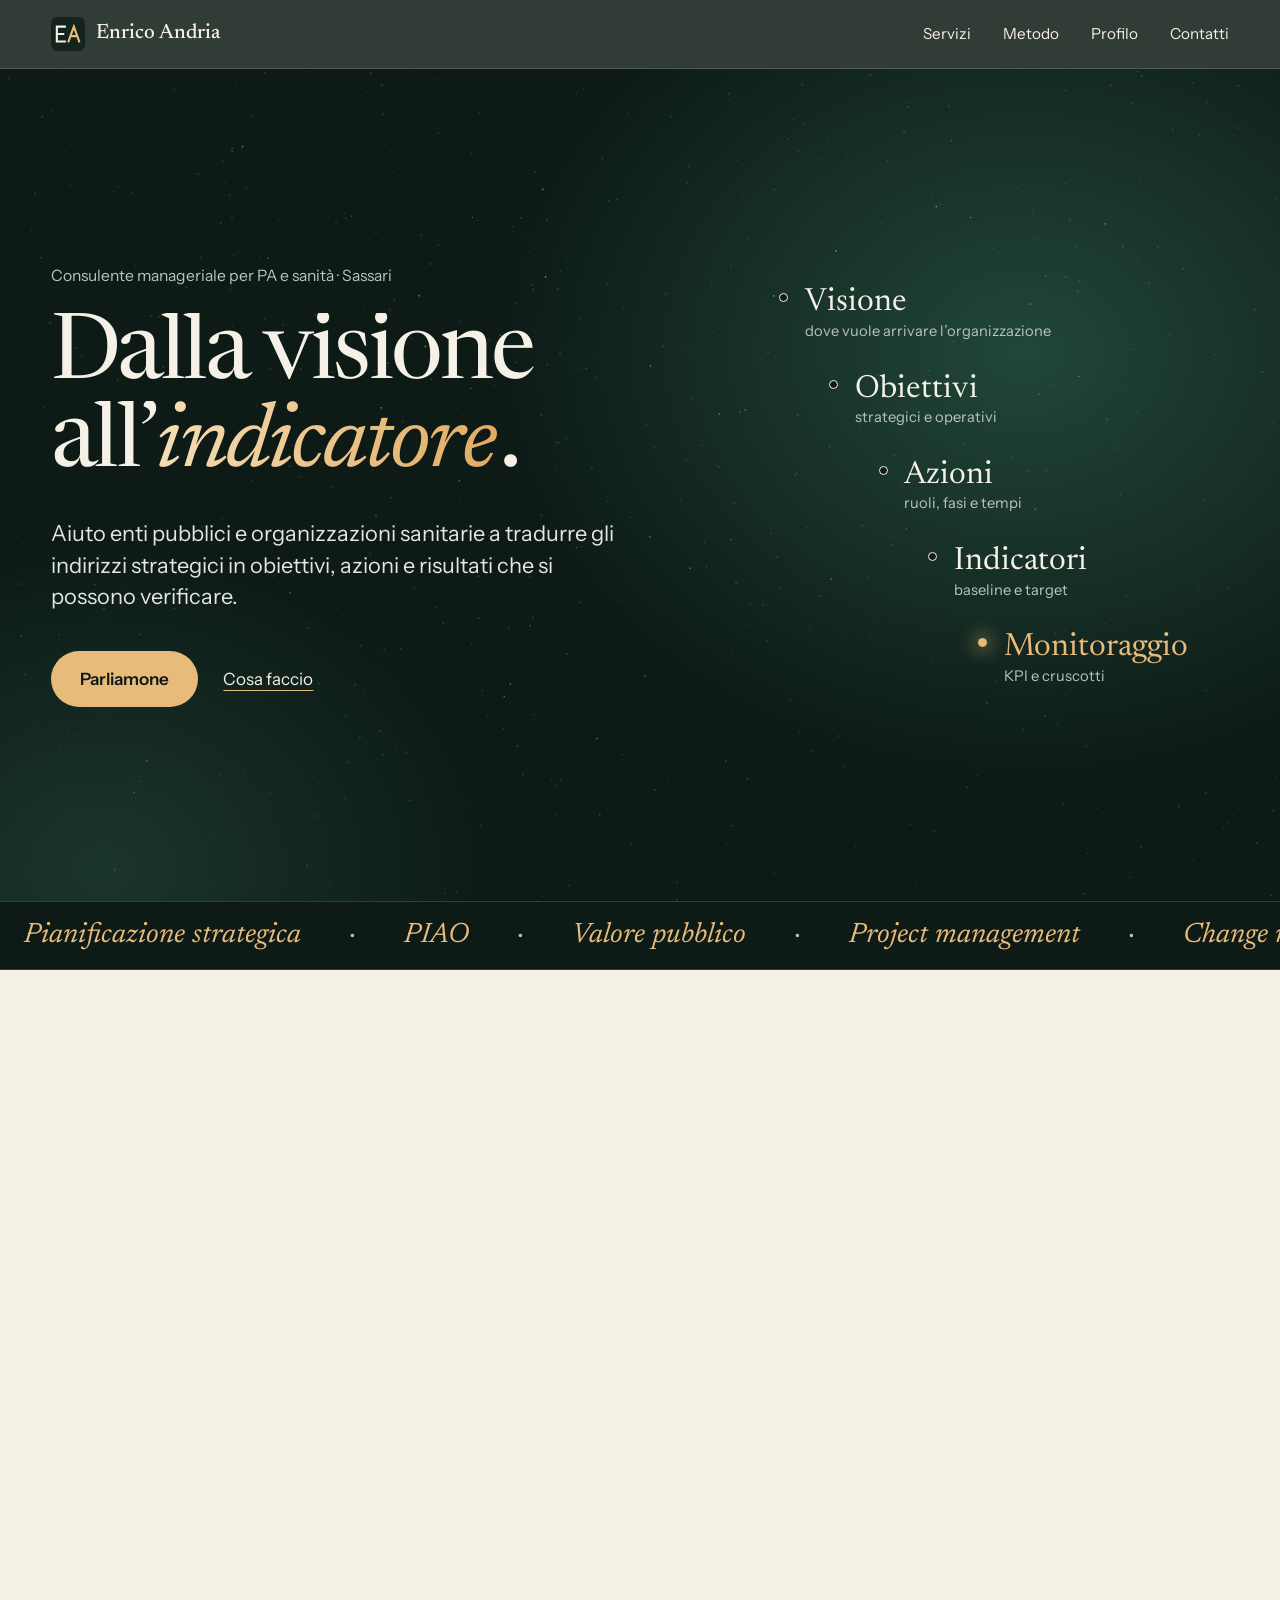
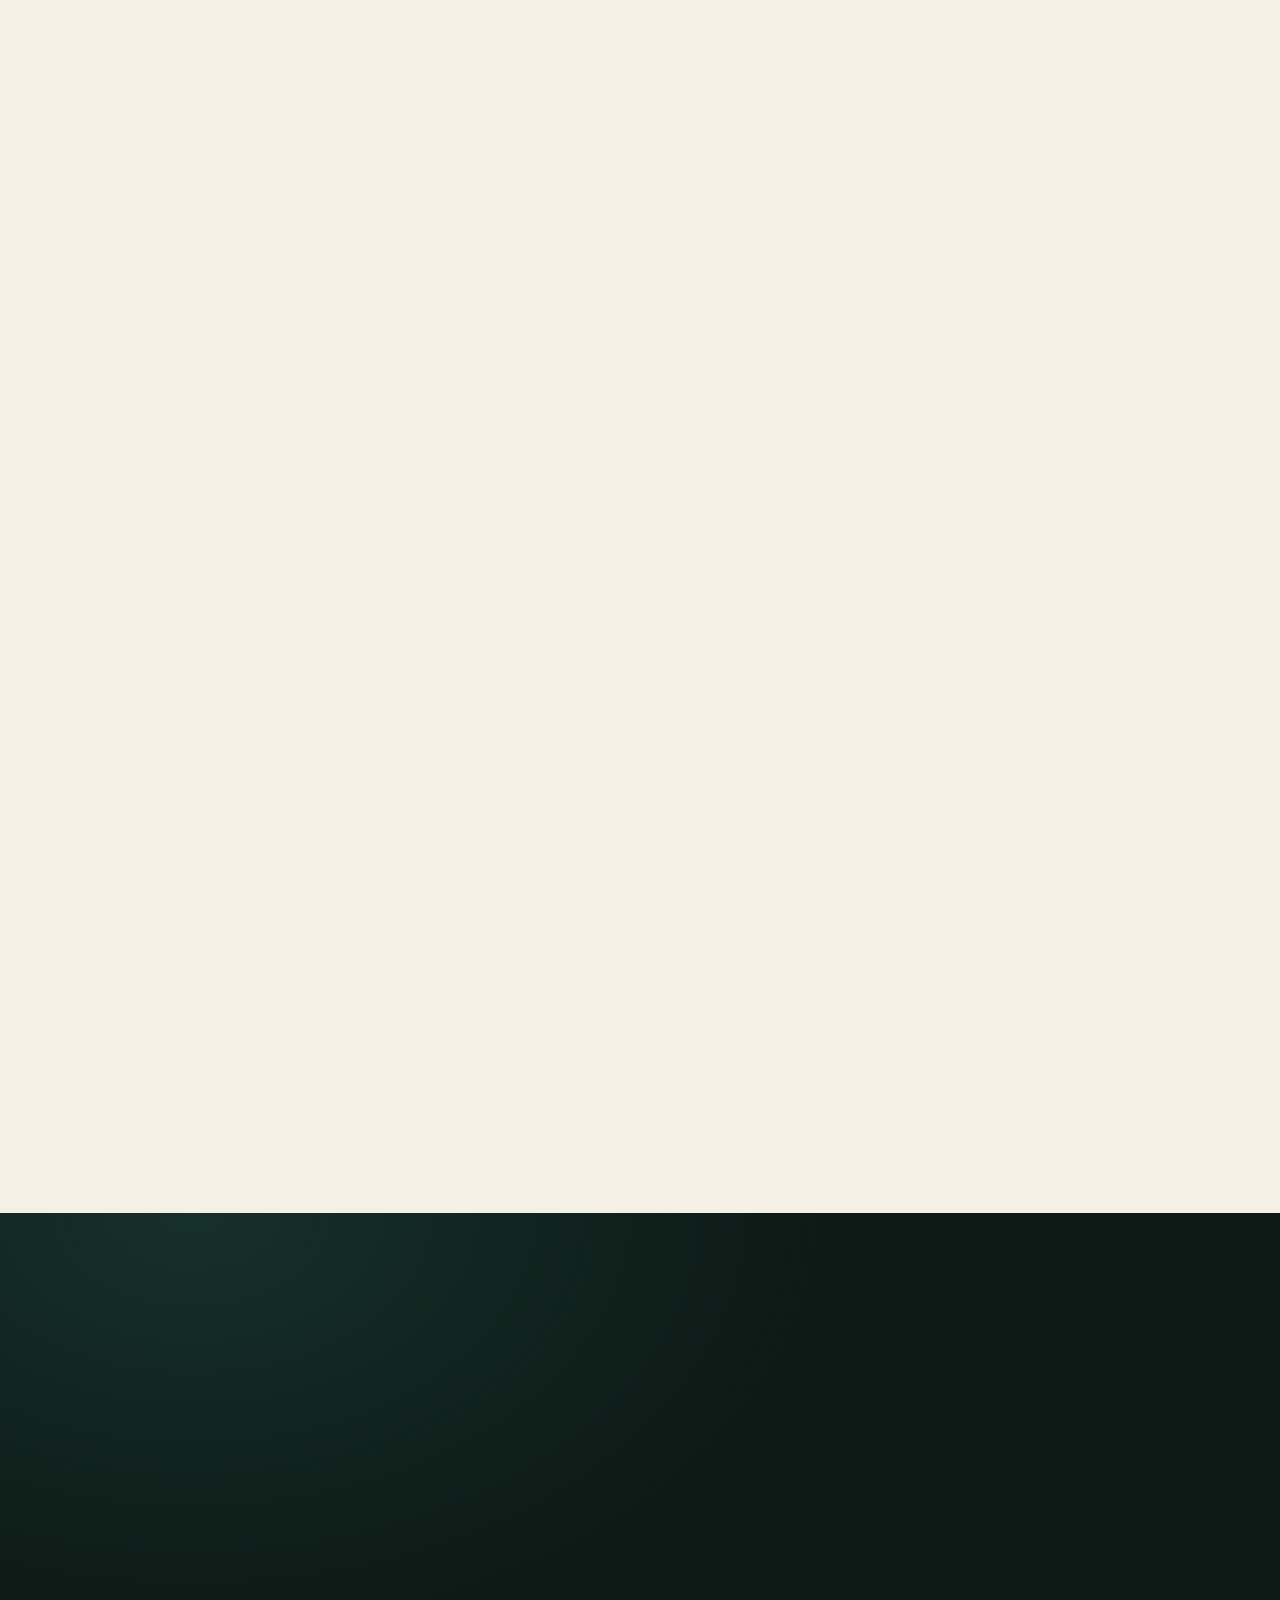
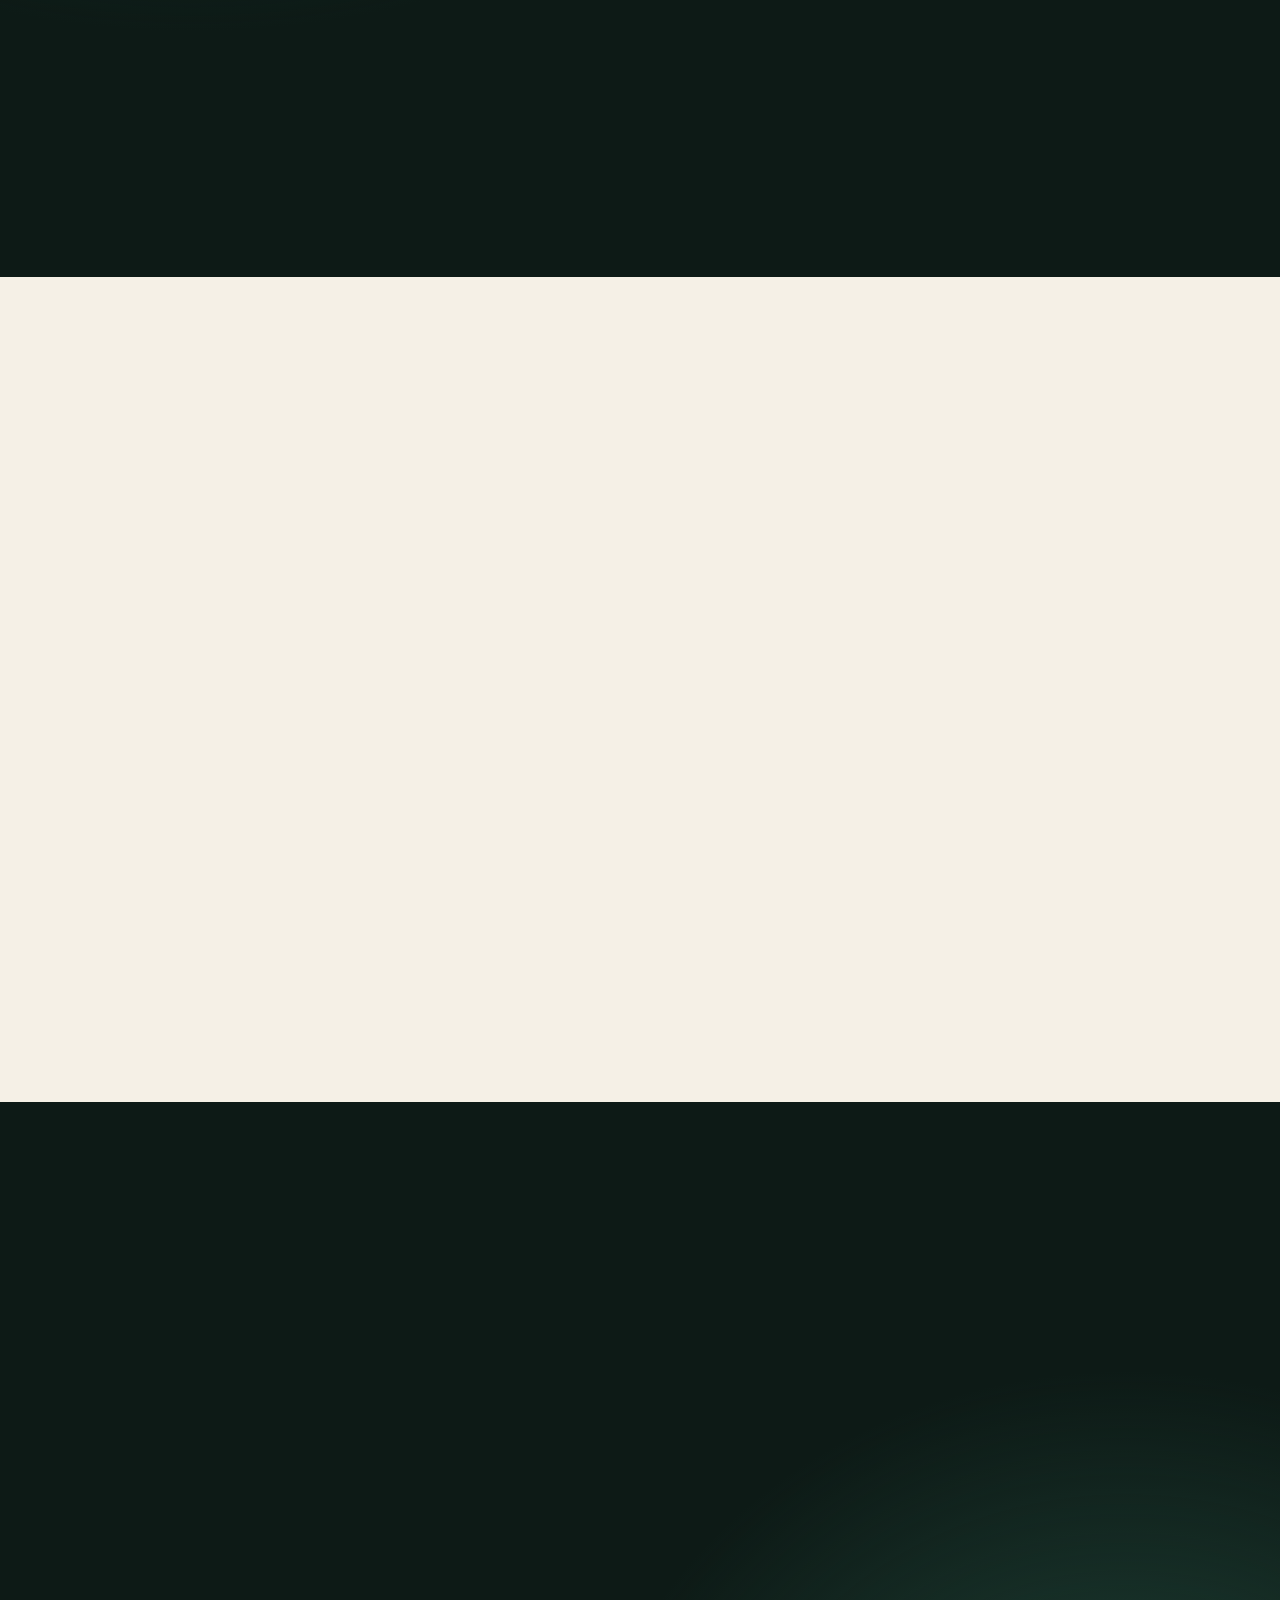
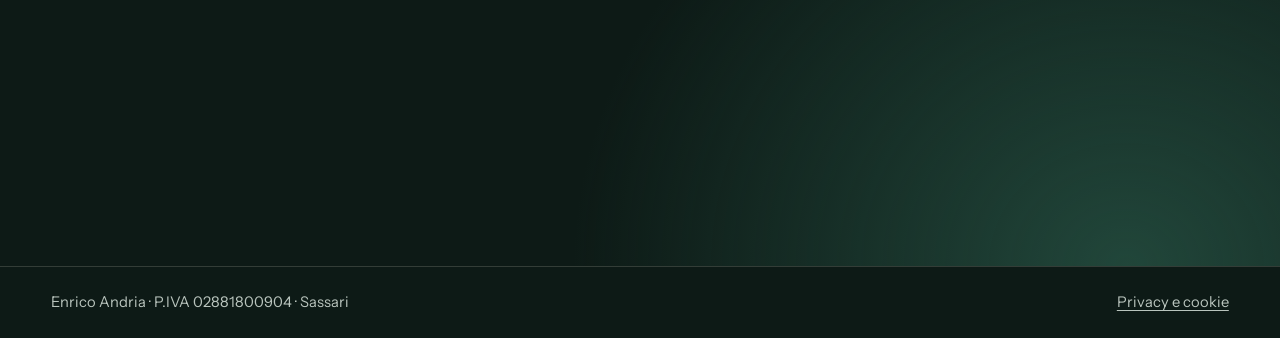
==== commit 761648fa: "Usa info@andriaenrico.com come e-mail di contatto Co-Authored-By: Claude Opus 5.5 <noreply@anthropic" ====
--- a/index.html
+++ b/index.html
@@ -34,7 +34,7 @@
     "name": "Enrico Andria",
     "jobTitle": "Consulente manageriale",
     "url": "https://andriaenrico.com/",
-    "email": "mailto:andriaenrico@icloud.com",
+    "email": "mailto:info@andriaenrico.com",
     "telephone": "+393400811039",
     "vatID": "IT02881800904",
     "address": {
@@ -196,7 +196,7 @@
     <section id="contatti" class="contact">
       <div class="wrap">
         <h2 class="reveal">Hai un piano da scrivere, un progetto da far partire o un bando da valutare?</h2>
-        <a class="contact__mail reveal" href="mailto:andriaenrico@icloud.com">andriaenrico@icloud.com</a>
+        <a class="contact__mail reveal" href="mailto:info@andriaenrico.com">info@andriaenrico.com</a>
         <dl class="contact__list reveal">
           <div><dt>Telefono</dt><dd><a href="tel:+393400811039">+39 340 081 1039</a></dd></div>
           <div><dt>PEC</dt><dd><a href="mailto:andriaenrico@pec.it">andriaenrico@pec.it</a></dd></div>
--- a/assets/css/style.css
+++ b/assets/css/style.css
@@ -96,12 +96,12 @@
   color: var(--cream);
 }
 .hero__fx { position: absolute; inset: 0; width: 100%; height: 100%; pointer-events: none; }
-.hero__grid { position: relative; display: grid; grid-template-columns: minmax(0, 1.4fr) minmax(0, 1fr); gap: clamp(2.5rem, 5vw, 5rem); align-items: center; }
+.hero__grid { position: relative; display: grid; grid-template-columns: minmax(0, 1.5fr) minmax(0, 1fr); gap: clamp(2.5rem, 5vw, 5rem); align-items: center; }
 .eyebrow { font-size: .98rem; color: var(--mist); margin-bottom: 1.6rem; animation: fade-up .9s var(--ease) both .1s; }
 h1 {
   font-family: var(--serif);
   font-weight: 400;
-  font-size: clamp(3.3rem, 9.4vw, 8.6rem);
+  font-size: clamp(4rem, 7.1vw, 7.2rem);
   line-height: .96;
   letter-spacing: -.03em;
 }
@@ -281,6 +281,7 @@
 
 @media (max-width: 62rem) {
   .hero { min-height: 0; }
+  h1 { font-size: clamp(2.9rem, 14vw, 7.2rem); }
   .hero__grid { grid-template-columns: minmax(0, 1fr); }
   .services { grid-template-columns: minmax(0, 1fr); }
   .services .section__title { position: static; }
